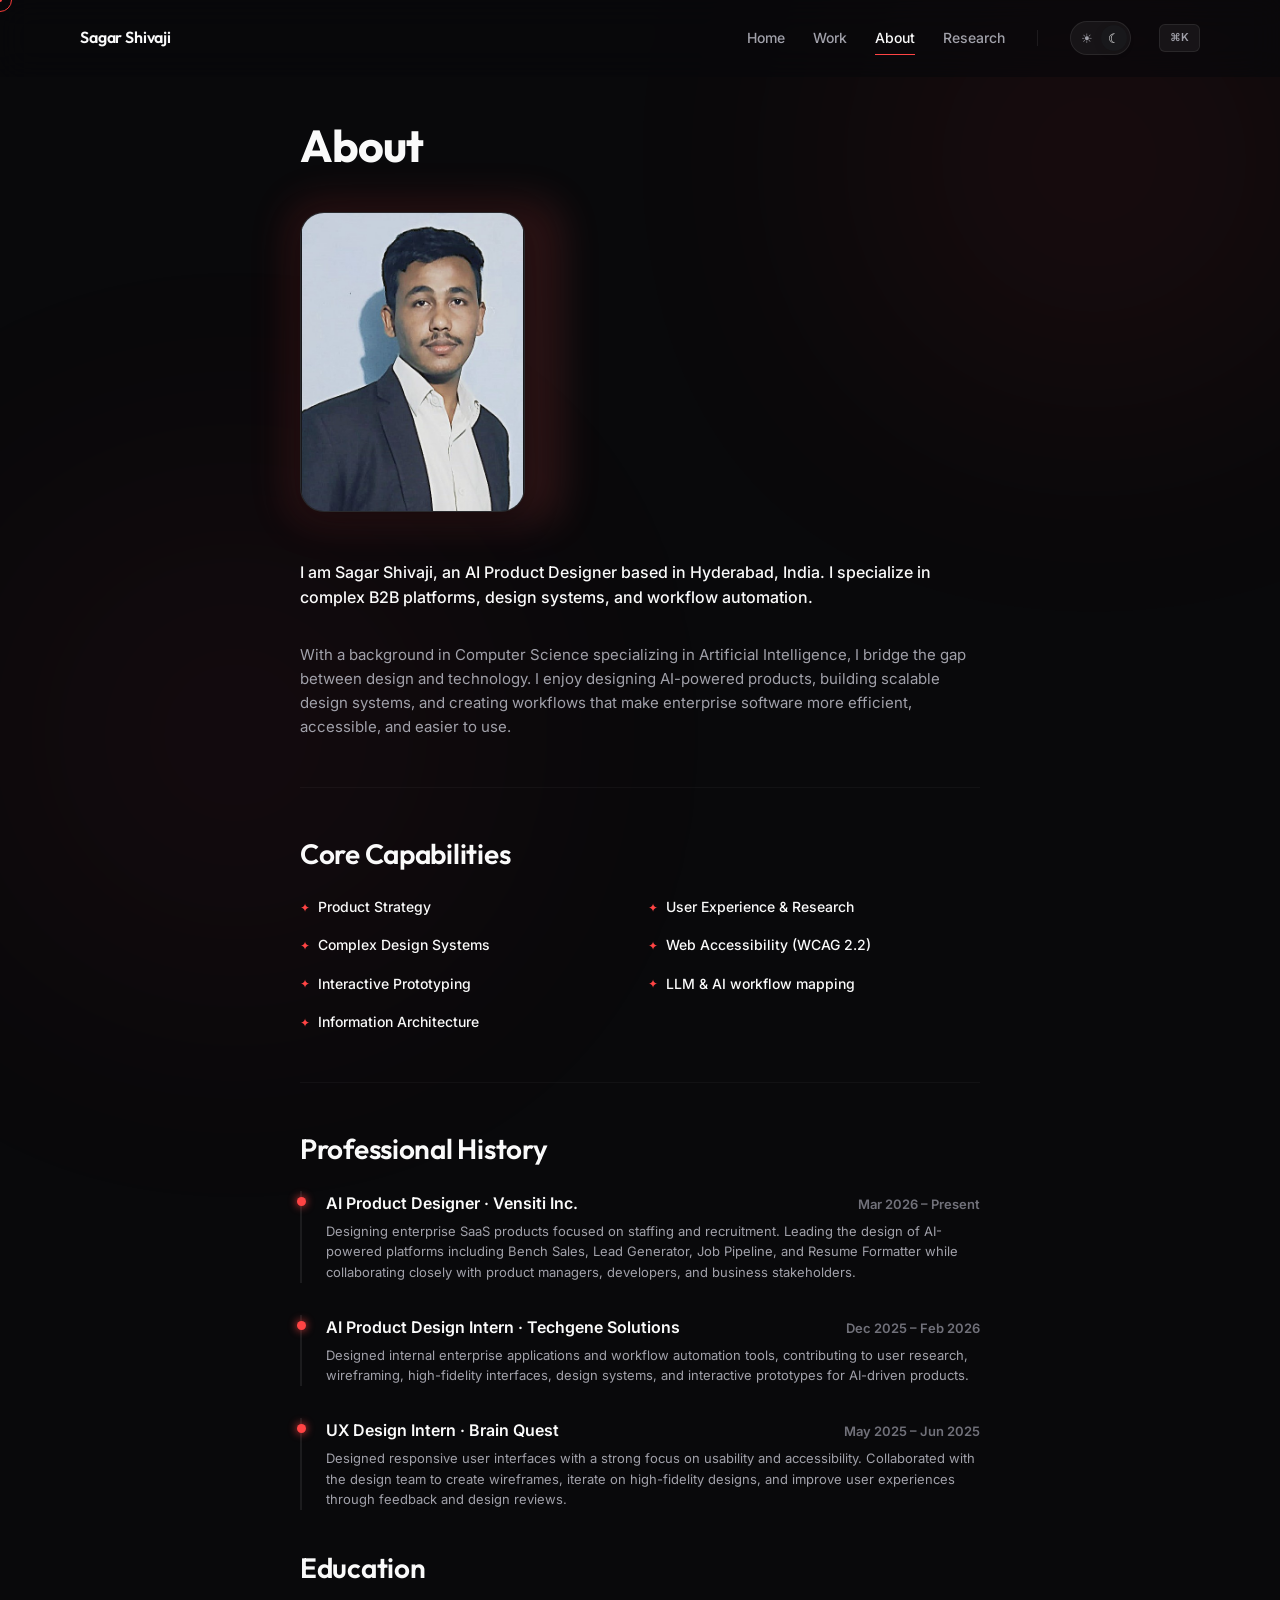
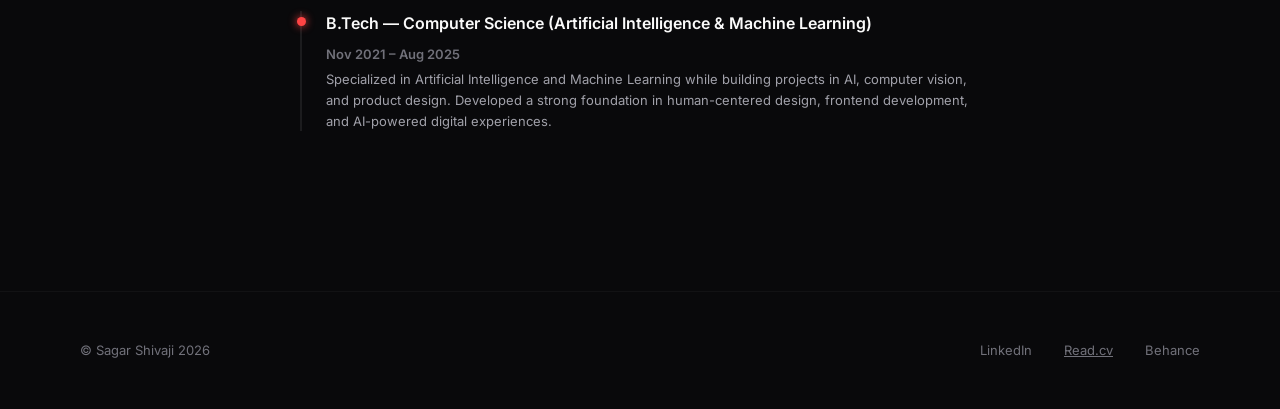
==== about.html @ c1903b0a "Update about.html" ====
<!DOCTYPE html>
<html lang="en" data-theme="dark">
<head>
  <meta charset="UTF-8">
  <meta name="viewport" content="width=device-width, initial-scale=1.0, viewport-fit=cover">
  <title>Sagar Shivaji · About</title>
  <link rel="preconnect" href="https://fonts.googleapis.com">
  <link rel="preconnect" href="https://fonts.gstatic.com" crossorigin>
  <link href="https://fonts.googleapis.com/css2?family=Outfit:wght@400;500;600;700&family=Inter:wght@400;500;600&display=swap" rel="stylesheet">
  <link rel="stylesheet" href="style.css">
</head>
<body>
  <!-- Custom Glow Backgrounds -->
  <div class="glow-bg glow-bg-1"></div>
  <div class="glow-bg glow-bg-2"></div>

  <!-- Custom Cursor -->
  <div class="custom-cursor" id="customCursor"></div>
  <div class="custom-cursor-dot" id="customCursorDot"></div>

  <!-- Reading Progress Bar -->
  <div class="reading-progress" id="progressBar"></div>

  <!-- Mobile Menu Overlay & Menu -->
  <div class="mobile-menu-overlay" id="mobileMenuOverlay" onclick="closeMobileMenu()"></div>
  <div class="mobile-menu" id="mobileMenu">
    <a href="index.html">Home</a>
    <a href="work.html">Work</a>
    <a href="about.html">About</a>
    <a href="research.html">Research</a>
    <div class="mobile-theme-section">
      <span class="small font-medium">Theme</span>
      <div class="theme-toggle" id="themeToggleMobile" title="Toggle theme">
        <button class="theme-toggle-btn" data-theme="light" aria-label="Light mode">☀</button>
        <button class="theme-toggle-btn active" data-theme="dark" aria-label="Dark mode">☾</button>
      </div>
    </div>
  </div>

  <!-- Command Palette (⌘K) -->
  <div class="command-overlay" id="commandOverlay">
    <div class="command-panel">
      <div class="command-search-wrapper">
        <input type="text" class="command-search" placeholder="Search pages, case studies, research..." id="commandInput" autocomplete="off" autofocus>
        <div class="command-esc">ESC</div>
      </div>
      <div class="command-results" id="commandResults">
        <div class="command-group-title">Pages</div>
        <div class="command-item" data-action="index.html">
          <span class="command-item-left">Home</span>
          <span class="command-shortcut">⌘H</span>
        </div>
        <div class="command-item" data-action="work.html">
          <span class="command-item-left">Work</span>
          <span class="command-shortcut">⌘W</span>
        </div>
        <div class="command-item" data-action="about.html">
          <span class="command-item-left">About</span>
          <span class="command-shortcut">⌘A</span>
        </div>
        <div class="command-item" data-action="research.html">
          <span class="command-item-left">Research</span>
          <span class="command-shortcut">⌘R</span>
        </div>

        <div class="command-group-title">Case Studies</div>
        <div class="command-item" data-action="work/job-pulse.html">
          <span class="command-item-left">Job Pulse Alert Dashboard</span>
          <span class="command-shortcut">1</span>
        </div>
        <div class="command-item" data-action="work/bench-sales.html">
          <span class="command-item-left">Bench Sales Platform</span>
          <span class="command-shortcut">2</span>
        </div>
        <div class="command-item" data-action="work/lead-generator.html">
          <span class="command-item-left">Lead Generator</span>
          <span class="command-shortcut">3</span>
        </div>
        <div class="command-item" data-action="work/laundry-app.html">
          <span class="command-item-left"> Laundry App</span>
          <span class="command-shortcut">4</span>
        </div>
      </div>
    </div>
  </div>

  <!-- Desktop Navigation Bar -->
  <nav class="nav" id="navbar">
    <div class="nav-inner">
      <div class="nav-logo" onclick="window.location.href='index.html'">
    
        <span class="logo-text">Sagar Shivaji</span>
      </div>
      <button class="mobile-menu-btn" onclick="toggleMobileMenu()" aria-label="Menu">
        <svg width="24" height="24" viewBox="0 0 24 24" fill="none" stroke="currentColor" stroke-width="2" stroke-linecap="round" stroke-linejoin="round">
          <line x1="3" y1="12" x2="21" y2="12"></line>
          <line x1="3" y1="6" x2="21" y2="6"></line>
          <line x1="3" y1="18" x2="21" y2="18"></line>
        </svg>
      </button>
      <div class="nav-links">
        <a href="index.html">Home</a>
        <a href="work.html">Work</a>
        <a href="about.html">About</a>
        <a href="research.html">Research</a>
        <div class="nav-divider"></div>
        <div class="theme-toggle" id="themeToggle" title="Toggle theme">
          <button class="theme-toggle-btn" data-theme="light" aria-label="Light mode">☀</button>
          <button class="theme-toggle-btn active" data-theme="dark" aria-label="Dark mode">☾</button>
        </div>
        <span class="command-badge" onclick="openCommand()" title="Open Command Palette (⌘K)">⌘K</span>
      </div>
    </div>
  </nav>

  <!-- ABOUT CONTENT -->
  <div class="page" id="page-about">
    <main class="container">
      <section class="page-section">
        <div class="reading-width">
          <h1 class="heading-1 reveal" style="margin-bottom:40px;">About</h1>
          <div class="portrait-container reveal" style="width:250px; height: 300px; margin-bottom:48px; ">
            <div class="portrait-glow"></div>
            <div class="portrait" style="width:90%; height: 100%; border-radius: 24px; overflow:hidden;">
              <img src="images/my image.jpg" alt="Sagar portrait">
            </div>
          </div>
          <p class="body-large reveal text-primary" style="margin-bottom:32px; font-weight:500;">I am Sagar Shivaji, an AI Product Designer based in Hyderabad, India. I specialize in complex B2B platforms, design systems, and workflow automation.</p>
          <p class="body-base reveal text-secondary" style="margin-bottom:24px;">With a background in Computer Science specializing in Artificial Intelligence, I bridge the gap between design and technology. I enjoy designing AI-powered products, building scalable design systems, and creating workflows that make enterprise software more efficient, accessible, and easier to use.</p>
          
          <div class="divider reveal"></div>
          
          <h2 class="heading-3 reveal font-semibold" style="margin-bottom:24px;">Core Capabilities</h2>
          <div class="reveal capabilities-grid" style="display:grid; grid-template-columns:1fr 1fr; gap:16px; margin-bottom:48px;">
            <div class="capability-item"><span class="bullet">✦</span> Product Strategy</div>
            <div class="capability-item"><span class="bullet">✦</span> User Experience & Research</div>
            <div class="capability-item"><span class="bullet">✦</span> Complex Design Systems</div>
            <div class="capability-item"><span class="bullet">✦</span> Web Accessibility (WCAG 2.2)</div>
            <div class="capability-item"><span class="bullet">✦</span> Interactive Prototyping</div>
            <div class="capability-item"><span class="bullet">✦</span> LLM & AI workflow mapping</div>
            <div class="capability-item"><span class="bullet">✦</span> Information Architecture</div>
          </div>
          
          <div class="divider reveal"></div>
          
          <h2 class="heading-3 reveal font-semibold" style="margin-bottom:24px;">Professional History</h2>
          <div class="timeline-item reveal" style="margin-bottom:32px;">
            <div class="timeline-header">
              <h4 class="font-semibold text-primary">AI Product Designer · Vensiti Inc.</h4>
              <span class="timeline-date small font-semibold">Mar 2026 – Present</span>
            </div>
            <p class="small text-secondary" style="margin-top: 4px;">Designing enterprise SaaS products focused on staffing and recruitment. Leading the design of AI-powered platforms including Bench Sales, Lead Generator, Job Pipeline, and Resume Formatter while collaborating closely with product managers, developers, and business stakeholders.</p>
          </div>
          <div class="timeline-item reveal" style="margin-bottom:32px;">
            <div class="timeline-header">
              <h4 class="font-semibold text-primary">AI Product Design Intern · Techgene Solutions</h4>
              <span class="timeline-date small font-semibold">Dec 2025 – Feb 2026</span>
            </div>
            <p class="small text-secondary" style="margin-top: 4px;">Designed internal enterprise applications and workflow automation tools, contributing to user research, wireframing, high-fidelity interfaces, design systems, and interactive prototypes for AI-driven products.</p>
          </div>
          <div class="timeline-item reveal">
            <div class="timeline-header">
              <h4 class="font-semibold text-primary">UX Design Intern · Brain Quest</h4>
              <span class="timeline-date small font-semibold">May 2025 – Jun 2025</span>
            </div>
            <p class="small text-secondary" style="margin-top: 4px;">Designed responsive user interfaces with a strong focus on usability and accessibility. Collaborated with the design team to create wireframes, iterate on high-fidelity designs, and improve user experiences through feedback and design reviews.</p>
          </div>

          <h2 class="heading-3 reveal font-semibold" style="margin-bottom:24px; margin-top: 40px;">Education</h2>
          <div class="timeline-item reveal">
            <div class="timeline-header">
              <h4 class="font-semibold text-primary">B.Tech — Computer Science (Artificial Intelligence & Machine Learning)</h4>
              <span class="timeline-date small font-semibold">Nov 2021 – Aug 2025</span>
            </div>
            <p class="small text-secondary" style="margin-top: 4px;">Specialized in Artificial Intelligence and Machine Learning while building projects in AI, computer vision, and product design. Developed a strong foundation in human-centered design, frontend development, and AI-powered digital experiences.</p>
          </div>
        </div>
      </section>
    </main>
    <footer class="footer">
      <div class="container footer-inner">
        <span class="small text-tertiary">© Sagar Shivaji 2026</span>
        <div class="footer-links">
          <a href="https://www.linkedin.com/in/sagar-shivaji-090904262/" class="small text-tertiary footer-link" target="_blank" rel="noopener">LinkedIn</a>
          <a href="https://drive.google.com/file/d/1m_gbMmPRWvP0SKZcH74uwNHciJffwXET/view?usp=sharing" class="small text-tertiary footer-lin" target="_blank" rel="noopener">Read.cv</a>
          <a href="https://www.behance.net/sagarshivaji" class="small text-tertiary footer-link" target="_blank" rel="noopener">Behance</a>
        </div>
      </div>
    </footer>
  </div>

  <script src="script.js"></script>
  <!-- Google tag (gtag.js) -->
<script async src="https://www.googletagmanager.com/gtag/js?id=G-1BDRFHDY8E"></script>
<script>
  window.dataLayer = window.dataLayer || [];
  function gtag(){dataLayer.push(arguments);}
  gtag('js', new Date());

  gtag('config', 'G-1BDRFHDY8E');
</script>
</body>
</html>
---- style.css ----
:root {
  /* Dark Theme Variables (Default) */
  --bg-primary: #09090b;
  --bg-secondary: #0c0c0e;
  --bg-surface: #18181b;
  --border: rgba(255, 255, 255, 0.08);
  --divider: rgba(255, 255, 255, 0.04);
  --text-primary: #fafafa;
  --text-secondary: #a1a1aa;
  --text-tertiary: #71717a;
  --accent: #FF4444;
  --accent-rgb: 255, 68, 68;
  --progress: #FF6262;
  --nav-bg: rgba(9, 9, 11, 0.65);
  --nav-bg-scrolled: rgba(9, 9, 11, 0.85);
  --card-bg: rgba(24, 24, 27, 0.55);
  --card-border: rgba(255, 255, 255, 0.06);
  --card-hover-border: rgba(255, 255, 255, 0.15);
  --card-hover-shadow: rgba(0, 0, 0, 0.3);
  --command-badge-bg: rgba(255, 255, 255, 0.05);
  --command-badge-text: #a1a1aa;
  --command-panel-bg: #18181b;
  --command-hover: rgba(255, 255, 255, 0.04);
  --command-shortcut-bg: rgba(255, 255, 255, 0.08);
  --overlay-bg: rgba(0, 0, 0, 0.7);
  --workflow-hover: rgba(255, 255, 255, 0.02);
  --step-icon-bg: rgba(255, 255, 255, 0.05);
  --step-icon-hover: rgba(255, 255, 255, 0.1);
  --btn-primary-bg: #fafafa;
  --btn-primary-text: #09090b;
  --btn-primary-hover: #e4e4e7;
  --btn-secondary-border: rgba(255, 255, 255, 0.12);
  --btn-secondary-hover: rgba(255, 255, 255, 0.04);
  --btn-ghost-hover: rgba(255, 255, 255, 0.04);
  --status-dot: #10b981;
  --ai-card-bg: rgba(39, 39, 42, 0.8);
  --ai-card-shadow: 0 8px 32px rgba(0, 0, 0, 0.4);
  --mobile-menu-bg: #0c0c0e;
  --transition-speed: 0.35s;
  --font-display: 'Outfit', sans-serif;
  --font-body: 'Inter', sans-serif;
}

[data-theme="light"] {
  /* Light Theme Variables */
  --bg-primary: #fafafa;
  --bg-secondary: #f4f4f5;
  --bg-surface: #ffffff;
  --border: rgba(9, 9, 11, 0.08);
  --divider: rgba(9, 9, 11, 0.04);
  --text-primary: #09090b;
  --text-secondary: #52525b;
  --text-tertiary: #a1a1aa;
  --accent: #FF4444;
  --accent-rgb: 255, 68, 68;
  --progress: #FF6262;
  --nav-bg: rgba(250, 250, 250, 0.65);
  --nav-bg-scrolled: rgba(250, 250, 250, 0.85);
  --card-bg: rgba(255, 255, 255, 0.65);
  --card-border: rgba(9, 9, 11, 0.06);
  --card-hover-border: rgba(9, 9, 11, 0.15);
  --card-hover-shadow: rgba(0, 0, 0, 0.04);
  --command-badge-bg: rgba(9, 9, 11, 0.05);
  --command-badge-text: #52525b;
  --command-panel-bg: #ffffff;
  --command-hover: rgba(9, 9, 11, 0.04);
  --command-shortcut-bg: rgba(9, 9, 11, 0.08);
  --overlay-bg: rgba(0, 0, 0, 0.4);
  --workflow-hover: rgba(9, 9, 11, 0.02);
  --step-icon-bg: rgba(9, 9, 11, 0.05);
  --step-icon-hover: rgba(9, 9, 11, 0.1);
  --btn-primary-bg: #09090b;
  --btn-primary-text: #fafafa;
  --btn-primary-hover: #27272a;
  --btn-secondary-border: rgba(9, 9, 11, 0.12);
  --btn-secondary-hover: rgba(9, 9, 11, 0.04);
  --btn-ghost-hover: rgba(9, 9, 11, 0.04);
  --status-dot: #059669;
  --ai-card-bg: rgba(255, 255, 255, 0.9);
  --ai-card-shadow: 0 8px 32px rgba(0, 0, 0, 0.06);
  --mobile-menu-bg: #fafafa;
}

* {
  margin: 0;
  padding: 0;
  box-sizing: border-box;
}

html {
  scroll-behavior: smooth;
  scrollbar-width: thin;
  scrollbar-color: var(--border) transparent;
}

body {
  background: var(--bg-primary);
  font-family: var(--font-body);
  color: var(--text-primary);
  line-height: 1.6;
  -webkit-font-smoothing: antialiased;
  -moz-osx-font-smoothing: grayscale;
  transition: background var(--transition-speed) ease, color var(--transition-speed) ease;
  overflow-x: hidden;
}

/* Custom Glow Orbs in Background */
.glow-bg {
  position: fixed;
  border-radius: 50%;
  filter: blur(140px);
  z-index: -10;
  opacity: 0.18;
  pointer-events: none;
  transition: all 1s ease;
}
.glow-bg-1 {
  top: -10%;
  right: -5%;
  width: 500px;
  height: 500px;
  background: radial-gradient(circle, var(--accent) 0%, transparent 80%);
}
.glow-bg-2 {
  bottom: -15%;
  left: -5%;
  width: 600px;
  height: 600px;
  background: radial-gradient(circle, rgba(244, 63, 94, 0.6) 0%, transparent 80%);
}

/* Custom Cursor styling */
.custom-cursor {
  width: 24px;
  height: 24px;
  border: 1px solid var(--accent);
  border-radius: 50%;
  position: fixed;
  transform: translate(-50%, -50%);
  pointer-events: none;
  z-index: 10000;
  transition: width 0.2s, height 0.2s, background-color 0.2s, border-color 0.2s;
  mix-blend-mode: difference;
}
.custom-cursor-dot {
  width: 4px;
  height: 4px;
  background-color: var(--accent);
  border-radius: 50%;
  position: fixed;
  transform: translate(-50%, -50%);
  pointer-events: none;
  z-index: 10001;
}
.custom-cursor.hover {
  width: 40px;
  height: 40px;
  background-color: rgba(var(--accent-rgb), 0.15);
  border-color: rgba(var(--accent-rgb), 0.8);
}

/* Reading Progress Bar */
.reading-progress {
  position: fixed;
  top: 0;
  left: 0;
  height: 3px;
  background: linear-gradient(90deg, var(--accent), var(--progress));
  z-index: 999;
  width: 0%;
  transition: width 80ms linear;
  box-shadow: 0 1px 10px rgba(var(--accent-rgb), 0.4);
}

/* Typography Helpers */
.display-xl {
  font-family: var(--font-display);
  font-size: clamp(36px, 5vw, 68px);
  font-weight: 700;
  line-height: 1.1;
  letter-spacing: -0.03em;
  color: var(--text-primary);
}
.display-lg {
  font-family: var(--font-display);
  font-size: clamp(32px, 4vw, 56px);
  line-height: 1.1;
  letter-spacing: -0.02em;
}
.heading-1 {
  font-family: var(--font-display);
  font-size: clamp(28px, 3.5vw, 48px);
  line-height: 1.15;
  letter-spacing: -0.02em;
}
.heading-2 {
  font-family: var(--font-display);
  font-size: clamp(24px, 3vw, 36px);
  line-height: 1.2;
  letter-spacing: -0.02em;
}
.heading-3 {
  font-family: var(--font-display);
  font-size: clamp(20px, 2.5vw, 28px);
  line-height: 1.3;
  letter-spacing: -0.01em;
}
.body-large {
  font-size: clamp(16px, 1.2vw, 18px);
  color: var(--text-secondary);
  font-weight: 400;
  line-height: 1.6;
}
.body-base {
  font-size: 15px;
  color: var(--text-secondary);
  font-weight: 400;
  line-height: 1.6;
}
.small {
  font-size: 13px;
  color: var(--text-tertiary);
}
.caption {
  font-size: 11px;
  font-weight: 600;
  text-transform: uppercase;
  letter-spacing: 0.1em;
}
.accent-text {
  color: var(--accent);
}
.text-primary {
  color: var(--text-primary) !important;
}
.text-secondary {
  color: var(--text-secondary) !important;
}
.text-tertiary {
  color: var(--text-tertiary) !important;
}
.font-semibold { font-weight: 600; }
.font-bold { font-weight: 700; }
.font-medium { font-weight: 500; }

/* Desktop Navigation Bar */
.nav {
  position: fixed;
  top: 0;
  left: 0;
  width: 100%;
  z-index: 100;
  backdrop-filter: blur(16px);
  background: var(--nav-bg);
  border-bottom: 1px solid transparent;
  transition: all 0.3s cubic-bezier(0.4, 0, 0.2, 1);
}
.nav.scrolled {
  background: var(--nav-bg-scrolled);
  border-bottom: 1px solid var(--border);
  box-shadow: 0 4px 30px rgba(0, 0, 0, 0.03);
}
.nav-inner {
  display: flex;
  align-items: center;
  justify-content: space-between;
  height: 76px;
  max-width: 1200px;
  margin: 0 auto;
  padding: 0 40px;
}
.nav-logo {
  display: flex;
  align-items: center;
  gap: 10px;
  cursor: pointer;
}
.logo-mark {
  background: linear-gradient(135deg, var(--accent), var(--progress));
  color: #fff;
  width: 32px;
  height: 32px;
  border-radius: 8px;
  display: flex;
  align-items: center;
  justify-content: center;
  font-weight: 700;
  font-size: 16px;
  font-family: var(--font-display);
}
.logo-text {
  font-weight: 600;
  font-size: 16px;
  letter-spacing: -0.01em;
  font-family: var(--font-display);
}
.nav-links {
  display: flex;
  align-items: center;
  gap: 28px;
}
.nav-links a {
  text-decoration: none;
  color: var(--text-secondary);
  font-weight: 500;
  font-size: 14px;
  transition: color 0.2s ease, opacity 0.2s ease;
  position: relative;
}
.nav-links a::after {
  content: '';
  position: absolute;
  bottom: -6px;
  left: 0;
  width: 0;
  height: 1.5px;
  background: var(--accent);
  transition: width 0.25s cubic-bezier(0.4, 0, 0.2, 1);
}
.nav-links a:hover::after,
.nav-links a.active::after {
  width: 100%;
}
.nav-links a:hover,
.nav-links a.active {
  color: var(--text-primary);
}
.nav-divider {
  width: 1px;
  height: 16px;
  background: var(--border);
  margin: 0 4px;
}

/* Theme Toggle Button */
.theme-toggle {
  background: var(--step-icon-bg);
  border: 1px solid var(--border);
  border-radius: 20px;
  padding: 3px;
  display: flex;
  gap: 1px;
  cursor: pointer;
  transition: all 0.25s ease;
}
.theme-toggle:hover {
  border-color: var(--card-hover-border);
}
.theme-toggle-btn {
  width: 26px;
  height: 26px;
  border-radius: 50%;
  display: flex;
  align-items: center;
  justify-content: center;
  border: none;
  background: transparent;
  cursor: pointer;
  color: var(--text-tertiary);
  transition: all 0.2s ease;
  font-size: 13px;
}
.theme-toggle-btn.active {
  background: var(--bg-surface);
  color: var(--text-primary);
  box-shadow: 0 2px 8px rgba(0, 0, 0, 0.1);
}

/* Command Badge Link */
.command-badge {
  background: var(--command-badge-bg);
  border: 1px solid var(--border);
  color: var(--command-badge-text);
  padding: 4px 10px;
  border-radius: 6px;
  font-size: 11px;
  font-weight: 600;
  cursor: pointer;
  font-family: var(--font-body);
  transition: all 0.25s ease;
}
.command-badge:hover {
  background: var(--border);
  border-color: var(--card-hover-border);
  color: var(--text-primary);
  transform: translateY(-1px);
}

/* Mobile Nav Menu Button & Dropdown */
.mobile-menu-btn {
  display: none;
  background: none;
  border: none;
  color: var(--text-primary);
  cursor: pointer;
  padding: 4px;
}
.mobile-menu-overlay {
  display: none;
  position: fixed;
  inset: 0;
  background: var(--overlay-bg);
  z-index: 1000;
  backdrop-filter: blur(8px);
  animation: fadeIn 0.3s ease;
}
.mobile-menu {
  display: none;
  position: fixed;
  top: 76px;
  left: 0;
  right: 0;
  background: var(--mobile-menu-bg);
  border-bottom: 1px solid var(--border);
  z-index: 1001;
  padding: 24px;
  flex-direction: column;
  gap: 8px;
  box-shadow: 0 10px 30px rgba(0,0,0,0.15);
  animation: slideDown 0.3s cubic-bezier(0.4, 0, 0.2, 1);
}
.mobile-menu a {
  padding: 12px 16px;
  text-decoration: none;
  color: var(--text-secondary);
  font-weight: 600;
  font-size: 16px;
  border-radius: 8px;
  transition: all 0.2s;
}
.mobile-menu a:hover,
.mobile-menu a.active {
  background: var(--btn-ghost-hover);
  color: var(--text-primary);
  padding-left: 20px;
}
.mobile-theme-section {
  display: flex;
  justify-content: space-between;
  align-items: center;
  padding: 12px 16px;
  border-top: 1px solid var(--divider);
  margin-top: 8px;
}
.mobile-menu.active {
  display: flex;
}

.mobile-menu-overlay.active {
  display: block;
}
/* Button primitive style */
.btn {
  display: inline-flex;
  align-items: center;
  justify-content: center;
  border-radius: 8px;
  font-weight: 500;
  text-decoration: none;
  font-size: 14px;
  transition: all 0.2s cubic-bezier(0.4, 0, 0.2, 1);
  cursor: pointer;
  border: 1px solid transparent;
}
.btn-primary {
  background: var(--btn-primary-bg);
  color: var(--btn-primary-text);
}
.btn-primary:hover {
  background: var(--btn-primary-hover);
  transform: translateY(-2px);
  box-shadow: 0 4px 20px rgba(var(--accent-rgb), 0.1);
}
.btn-secondary {
  background: transparent;
  color: var(--text-primary);
  border: 1px solid var(--btn-secondary-border);
}
.btn-secondary:hover {
  background: var(--btn-secondary-hover);
  border-color: var(--card-hover-border);
  transform: translateY(-2px);
}
.btn-ghost {
  background: transparent;
  color: var(--text-primary);
  padding: 8px 16px;
}
.btn-ghost:hover {
  background: var(--btn-ghost-hover);
  border-radius: 8px;
}
.btn-large {
  height: 48px;
  padding: 0 24px;
  font-size: 15px;
}

/* Containers and Layout Grids */
.container {
  max-width: 1200px;
  margin: 0 auto;
  padding: 0 40px;
}
.reading-width {
  max-width: 680px;
  margin: 0 auto;
}
.project-container {
  max-width: 1100px;
  margin: 0 auto;
  padding: 0 40px;
}

/* Hero Section */
.hero-section {
  padding: 180px 0 100px;
}
.hero-grid {
  display: grid;
  grid-template-columns: 1fr 340px;
  gap: 80px;
  align-items: center;
}
.availability {
  display: inline-flex;
  align-items: center;
  gap: 8px;
  background: var(--card-bg);
  border: 1px solid var(--border);
  padding: 6px 12px;
  border-radius: 20px;
  margin-bottom: 28px;
}
.status-dot {
  width: 7px;
  height: 7px;
  border-radius: 50%;
  background: var(--status-dot);
  box-shadow: 0 0 10px var(--status-dot);
  animation: pulse 2.2s infinite;
}
.bullet-divider {
  color: var(--text-tertiary);
  font-size: 12px;
}
.portrait-container {
  position: relative;
  width: 100%;
}
.portrait-glow {
  position: absolute;
  inset: -12px;
  background: linear-gradient(135deg, var(--accent), var(--progress));
  border-radius: 28px;
  filter: blur(20px);
  opacity: 0.15;
  z-index: 1;
}
.portrait {
  width: 100%;
  aspect-ratio: 3/4;
  background: var(--bg-surface);
  border: 1px solid var(--border);
  border-radius: 24px;
  overflow: hidden;
  position: relative;
  z-index: 2;
  box-shadow: var(--ai-card-shadow);
}
.portrait img {
  width: 100%;
  height: 100%;
  object-fit: contain;
  display: block;
}

/* Dividers */
.section-divider {
  width: 100%;
  height: 1px;
  background: var(--divider);
  margin: 60px 0;
}
.divider {
  width: 100%;
  height: 1px;
  background: var(--divider);
  margin: 48px 0;
}

/* Cards & Selected Work Elements */
.case-card {
  display: grid;
  grid-template-columns: 1.1fr 0.9fr;
  gap: 40px;
  background: var(--card-bg);
  border: 1px solid var(--card-border);
  border-radius: 24px;
  padding: 44px;
  margin-bottom: 40px;
  align-items: center;
  cursor: pointer;
  backdrop-filter: blur(12px);
  transition: all 0.4s cubic-bezier(0.25, 0.46, 0.45, 0.94);
  box-shadow: 0 1px 3px rgba(0, 0, 0, 0.02);
}
.case-card:hover {
  border-color: var(--card-hover-border);
  transform: translateY(-4px);
  box-shadow: 0 12px 30px var(--card-hover-shadow);
}
.case-meta {
  display: flex;
  gap: 10px;
  flex-wrap: wrap;
  margin: 20px 0 24px;
}
.meta-tag {
  font-size: 12px;
  font-weight: 500;
  color: var(--text-secondary);
  background: var(--step-icon-bg);
  border: 1px solid var(--border);
  padding: 4px 10px;
  border-radius: 6px;
}
.card-cta {
  display: inline-flex;
  align-items: center;
  gap: 6px;
  font-weight: 600;
  font-size: 14px;
  color: var(--text-primary);
  text-decoration: none;
  transition: gap 0.2s ease, color 0.2s ease;
}
.card-cta .arrow {
  transition: transform 0.2s ease;
  font-size: 16px;
}
.case-card:hover .card-cta {
  color: var(--accent);
}
.case-card:hover .card-cta .arrow {
  transform: translateX(4px);
}
.case-image-wrapper {
  border-radius: 16px;
  overflow: hidden;
  border: 1px solid var(--border);
  aspect-ratio: 4/3;
  width: 100%;
}
.case-image {
  width: 100%;
  height: 100%;
  background: var(--bg-surface);
  transition: transform 0.6s cubic-bezier(0.25, 0.46, 0.45, 0.94);
}
.case-image img {
  width: 100%;
  height: 100%;
  object-fit: cover;
  display: block;
}
.case-card:hover .case-image {
  transform: scale(1.03);
}

/* Philosophy Section Grids */
.philosophy-grid {
  display: grid;
  grid-template-columns: 1.2fr 0.8fr;
  gap: 80px;
  align-items: center;
}
.metrics-container {
  display: flex;
  flex-direction: column;
  gap: 20px;
}
.metric-card {
  background: var(--card-bg);
  border: 1px solid var(--card-border);
  border-radius: 16px;
  padding: 24px 32px;
  backdrop-filter: blur(8px);
}
.metric-value-row {
  display: flex;
  align-items: baseline;
  margin-bottom: 4px;
}
.insight-stat {
  font-family: var(--font-display);
  font-size: clamp(38px, 4vw, 52px);
  line-height: 1;
  color: var(--text-primary);
  letter-spacing: -0.02em;
}

/* AI Design Workflow Steps */
.ai-workflow-container {
  background: var(--card-bg);
  border: 1px solid var(--card-border);
  border-radius: 24px;
  padding: 16px;
  backdrop-filter: blur(12px);
}
.workflow-step {
  display: flex;
  gap: 20px;
  align-items: center;
  padding: 18px 24px;
  border-radius: 12px;
  transition: all 0.3s cubic-bezier(0.25, 0.46, 0.45, 0.94);
  cursor: pointer;
  border: 1px solid transparent;
}
.workflow-step:hover {
  background: var(--workflow-hover);
  border-color: var(--border);
}
.step-icon {
  width: 36px;
  height: 36px;
  background: var(--step-icon-bg);
  border: 1px solid var(--border);
  border-radius: 10px;
  display: flex;
  align-items: center;
  justify-content: center;
  font-weight: 600;
  font-size: 14px;
  font-family: var(--font-display);
  color: var(--text-primary);
  flex-shrink: 0;
  transition: all 0.3s ease;
}
.workflow-step:hover .step-icon {
  background: var(--accent);
  color: #fff;
  border-color: var(--accent);
  box-shadow: 0 0 15px rgba(var(--accent-rgb), 0.4);
}
.step-content {
  flex: 1;
}
.step-content strong {
  display: block;
  font-size: 15px;
  color: var(--text-primary);
  font-weight: 600;
  margin-bottom: 2px;
}

/* AI Details Expanding Card */
.ai-detail-card {
  background: var(--ai-card-bg);
  border: 1px solid var(--border);

  border-radius: 16px;
  padding: 28px;
  margin: 10px 24px 20px;
  display: none;
  opacity: 0;
  transform: translateY(-8px);
  transition: all 0.4s cubic-bezier(0.25, 0.46, 0.45, 0.94);
  box-shadow: var(--ai-card-shadow);
}
.ai-detail-card.active {
  display: block;
  opacity: 1;
  transform: translateY(0);
}
.ai-detail-icon {
  font-size: 28px;
  margin-bottom: 12px;
}
.ai-detail-card h4 {
  font-size: 18px;
  font-weight: 600;
  margin-bottom: 8px;
  font-family: var(--font-display);
}
.ai-detail-card p {
  font-size: 14px;
  color: var(--text-secondary);
  line-height: 1.6;
  margin-bottom: 16px;
}
.ai-detail-meta {
  display: flex;
  gap: 20px;
  font-size: 12px;
  color: var(--text-tertiary);
  flex-wrap: wrap;
}
.ai-progress-dots {
  display: flex;
  gap: 6px;
  margin-top: 18px;
}
.ai-progress-dot {
  width: 6px;
  height: 6px;
  border-radius: 50%;
  background: var(--border);
}
.ai-progress-dot.filled {
  background: var(--accent);
  width: 24px;
  border-radius: 3px;
}

/* General Page Section Styling */
.page-section {
  padding: 120px 0 60px;
}

/* About Page Specific Items */
.capabilities-grid {
  grid-template-columns: 1fr 1fr;
  gap: 16px;
}
.capability-item {
  font-size: 14px;
  color: var(--text-primary);
  font-weight: 500;
  display: flex;
  align-items: center;
  gap: 8px;
}
.capability-item .bullet {
  color: var(--accent);
  font-size: 12px;
}
.timeline-item {
  border-left: 2px solid var(--border);
  padding-left: 24px;
  position: relative;
}
.timeline-item::before {
  content: '';
  position: absolute;
  left: -5.5px;
  top: 6px;
  width: 9px;
  height: 9px;
  border-radius: 50%;
  background: var(--accent);
  box-shadow: 0 0 8px var(--accent);
}
.timeline-header {
  display: flex;
  justify-content: space-between;
  align-items: baseline;
  flex-wrap: wrap;
  gap: 8px;
}
.timeline-date {
  color: var(--text-tertiary);
}

/* Research Page Specific Items */
.research-card {
  background: var(--card-bg);
  border: 1px solid var(--card-border);
  border-radius: 20px;
  padding: 36px;
  margin-bottom: 24px;
  backdrop-filter: blur(8px);
  transition: all 0.3s ease;
}
.research-card:hover {
  border-color: var(--card-hover-border);
  transform: translateX(6px);
}
.research-stats-grid {
  display: grid;
  grid-template-columns: 1fr 1fr;
  gap: 24px;
}
.research-stat-card {
  background: var(--card-bg);
  border: 1px solid var(--card-border);
  border-radius: 16px;
  padding: 24px;
  backdrop-filter: blur(8px);
}

/* Scroll reveal helper class */
.reveal {
  opacity: 0;
  transform: translateY(28px);
  transition: opacity 0.8s cubic-bezier(0.16, 1, 0.3, 1), transform 0.8s cubic-bezier(0.16, 1, 0.3, 1);
}
.reveal.visible {
  opacity: 1;
  transform: translateY(0);
}

/* Case Study details pages layouts */
.project-hero-image-wrapper {
  width: 100%;
  aspect-ratio: 21/9;
  border-radius: 24px;
  overflow: hidden;
  border: 1px solid var(--border);
  margin: 40px 0 60px;
  box-shadow: var(--ai-card-shadow);
}
.project-hero-img {
  width: 100%;
  height: 100%;
  object-fit: cover;
  display: block;
}
.project-info-bar {
  display: grid;
  grid-template-columns: repeat(auto-fit, minmax(180px, 1fr));
  gap: 32px;
  padding: 32px 0;
  border-top: 1px solid var(--divider);
  border-bottom: 1px solid var(--divider);
  margin: 40px 0;
}
.project-info-item {
  display: flex;
  flex-direction: column;
  gap: 6px;
}
.project-info-item strong {
  font-size: 15px;
  font-weight: 600;
}
.project-layout {
  display: grid;
  grid-template-columns: 200px 1fr;
  gap: 80px;
  align-items: start;
}
.sticky-nav {
  position: sticky;
  top: 110px;
  display: flex;
  flex-direction: column;
  gap: 4px;
}
.sticky-nav a {
  display: block;
  padding: 8px 16px;
  color: var(--text-tertiary);
  text-decoration: none;
  font-size: 13px;
  font-weight: 600;
  border-left: 2px solid transparent;
  transition: all 0.25s ease;
  text-transform: uppercase;
  letter-spacing: 0.05em;
}
.sticky-nav a:hover,
.sticky-nav a.active {
  color: var(--text-primary);
  border-left-color: var(--accent);
  padding-left: 20px;
}
.project-content-block {
  display: flex;
  flex-direction: column;
  gap: 80px;
}
.project-content-section {
  scroll-margin-top: 120px;
}
.project-section-grid {
  display: grid;
  grid-template-columns: 1.2fr 0.8fr;
  gap: 48px;
  align-items: center;
  margin-top: 20px;
}
.project-list {
  padding-left: 20px;
  margin: 20px 0;
  color: var(--text-secondary);
}
.project-list li {
  margin-bottom: 12px;
  font-size: 15px;
}
.project-sidebar-stat {
  background: var(--card-bg);
  border: 1px solid var(--card-border);
  border-radius: 16px;
  padding: 32px;
  text-align: center;
  backdrop-filter: blur(8px);
}
.metric-result-card {
  background: var(--card-bg);
  border: 1px solid var(--card-border);
  border-radius: 16px;
  padding: 32px;
  backdrop-filter: blur(8px);
}

/* Command Palette overlay details */
.command-overlay {
  position: fixed;
  inset: 0;
  background: var(--overlay-bg);
  z-index: 10000;
  display: none;
  align-items: flex-start;
  justify-content: center;
  padding-top: 140px;
  backdrop-filter: blur(10px);
  animation: fadeIn 0.2s ease;
}
.command-overlay.active {
  display: flex;
}
.command-panel {
  background: var(--command-panel-bg);
  border-radius: 20px;
  border: 1px solid var(--border);
  width: 580px;
  max-width: 90vw;
  overflow: hidden;
  box-shadow: 0 20px 50px rgba(0, 0, 0, 0.4);
  animation: scaleUp 0.25s cubic-bezier(0.16, 1, 0.3, 1);
}
.command-search-wrapper {
  position: relative;
  display: flex;
  align-items: center;
}
.command-search {
  width: 100%;
  padding: 22px 28px;
  border: none;
  font-size: 16px;
  font-family: var(--font-body);
  border-bottom: 1px solid var(--divider);
  outline: none;
  background: transparent;
  color: var(--text-primary);
}
.command-search::placeholder {
  color: var(--text-tertiary);
}
.command-esc {
  position: absolute;
  right: 28px;
  font-size: 10px;
  font-weight: 700;
  background: var(--command-shortcut-bg);
  color: var(--text-tertiary);
  padding: 4px 8px;
  border-radius: 4px;
  border: 1px solid var(--border);
}
.command-results {
  max-height: 380px;
  overflow-y: auto;
  padding: 12px;
}
.command-group-title {
  font-size: 11px;
  font-weight: 600;
  color: var(--text-tertiary);
  padding: 8px 16px 4px;
  text-transform: uppercase;
  letter-spacing: 0.05em;
}
.command-item {
  padding: 12px 16px;
  border-radius: 8px;
  cursor: pointer;
  display: flex;
  align-items: center;
  justify-content: space-between;
  color: var(--text-secondary);
  transition: all 0.15s ease;
  font-size: 14px;
  font-weight: 500;
}
.command-item:hover,
.command-item.active {
  background: var(--command-hover);
  color: var(--text-primary);
  padding-left: 20px;
}
.command-shortcut {
  font-size: 11px;
  font-weight: 600;
  color: var(--text-tertiary);
  background: var(--command-shortcut-bg);
  padding: 3px 6px;
  border-radius: 4px;
  border: 1px solid var(--border);
}

/* Footer layout */
.footer {
  border-top: 1px solid var(--divider);
  padding: 48px 0;
  margin-top: 100px;
}
.footer-inner {
  display: flex;
  justify-content: space-between;
  align-items: center;
  flex-wrap: wrap;
  gap: 16px;
}
.footer-links {
  display: flex;
  gap: 32px;
}
.footer-link {
  text-decoration: none;
  transition: color 0.2s ease;
}
.footer-link:hover {
  color: var(--text-primary);
}

/* Page fade-in transition on load */
.page {
  display: block;
  animation: pageFadeIn 0.4s cubic-bezier(0.16, 1, 0.3, 1);
}

/* Animation Keyframes */
@keyframes fadeIn {
  from { opacity: 0; }
  to { opacity: 1; }
}
@keyframes pageFadeIn {
  from { opacity: 0; transform: translateY(10px); }
  to { opacity: 1; transform: translateY(0); }
}
@keyframes slideDown {
  from { opacity: 0; transform: translateY(-16px); }
  to { opacity: 1; transform: translateY(0); }
}
@keyframes scaleUp {
  from { opacity: 0; transform: scale(0.97) translateY(8px); }
  to { opacity: 1; transform: scale(1) translateY(0); }
}
@keyframes pulse {
  0% { transform: scale(0.9); opacity: 0.55; }
  50% { transform: scale(1.1); opacity: 1; }
  100% { transform: scale(0.9); opacity: 0.55; }
}

/* Responsive Media Queries */
@media (max-width: 1024px) {
  .container,
  .nav-inner,
  .project-container {
    padding: 0 28px;
  }
  .hero-grid {
    grid-template-columns: 1fr;
    gap: 48px;
    text-align: center;
  }
  .hero-intro {
    display: flex;
    flex-direction: column;
    align-items: center;
  }
  .portrait-container {
    max-width: 320px;
    margin: 0 auto;
  }
  .case-card {
    grid-template-columns: 1fr;
    gap: 28px;
    padding: 32px;
  }
  .philosophy-grid {
    grid-template-columns: 1fr;
    gap: 40px;
  }
  .project-layout {
    grid-template-columns: 1fr;
    gap: 32px;
  }
  .sticky-nav {
    position: static;
    flex-direction: row;
    gap: 16px;
    overflow-x: auto;
    padding-bottom: 8px;
    border-bottom: 1px solid var(--border);
  }
  .sticky-nav a {
    border-left: none;
    border-bottom: 2px solid transparent;
    padding: 8px 12px;
    white-space: nowrap;
  }
  .sticky-nav a:hover,
  .sticky-nav a.active {
    border-left-color: transparent;
    border-bottom-color: var(--accent);
    padding-left: 12px;
  }
  .project-section-grid {
    grid-template-columns: 1fr;
    gap: 28px;
  }
  .project-sidebar-stat {
    max-width: 320px;
  }
}

@media (max-width: 768px) {
  .nav-links {
    display: none;
  }
  .mobile-menu-btn {
    display: block;
  }
  .hero-section {
    padding: 130px 0 60px;
  }
  .page-section {
    padding: 80px 0 40px;
  }
  .capabilities-grid {
    grid-template-columns: 1fr;
  }
  .timeline-header {
    flex-direction: column;
    gap: 2px;
  }
  .research-stats-grid {
    grid-template-columns: 1fr;
    gap: 16px;
  }
  .footer {
    padding: 36px 0;
    margin-top: 60px;
  }
  .footer-inner {
    flex-direction: column;
    align-items: center;
    text-align: center;
  }
  .footer-links {
    gap: 20px;
  }
  .ai-detail-card {
    margin: 8px 0 16px;
    padding: 20px;
  }
}

@media (max-width: 480px) {
  .container,
  .nav-inner,
  .project-container {
    padding: 0 18px;
  }
  .display-xl {
    font-size: 32px;
  }
  .case-card {
    padding: 20px;
  }
  .btn {
    width: 100%;
  }
}
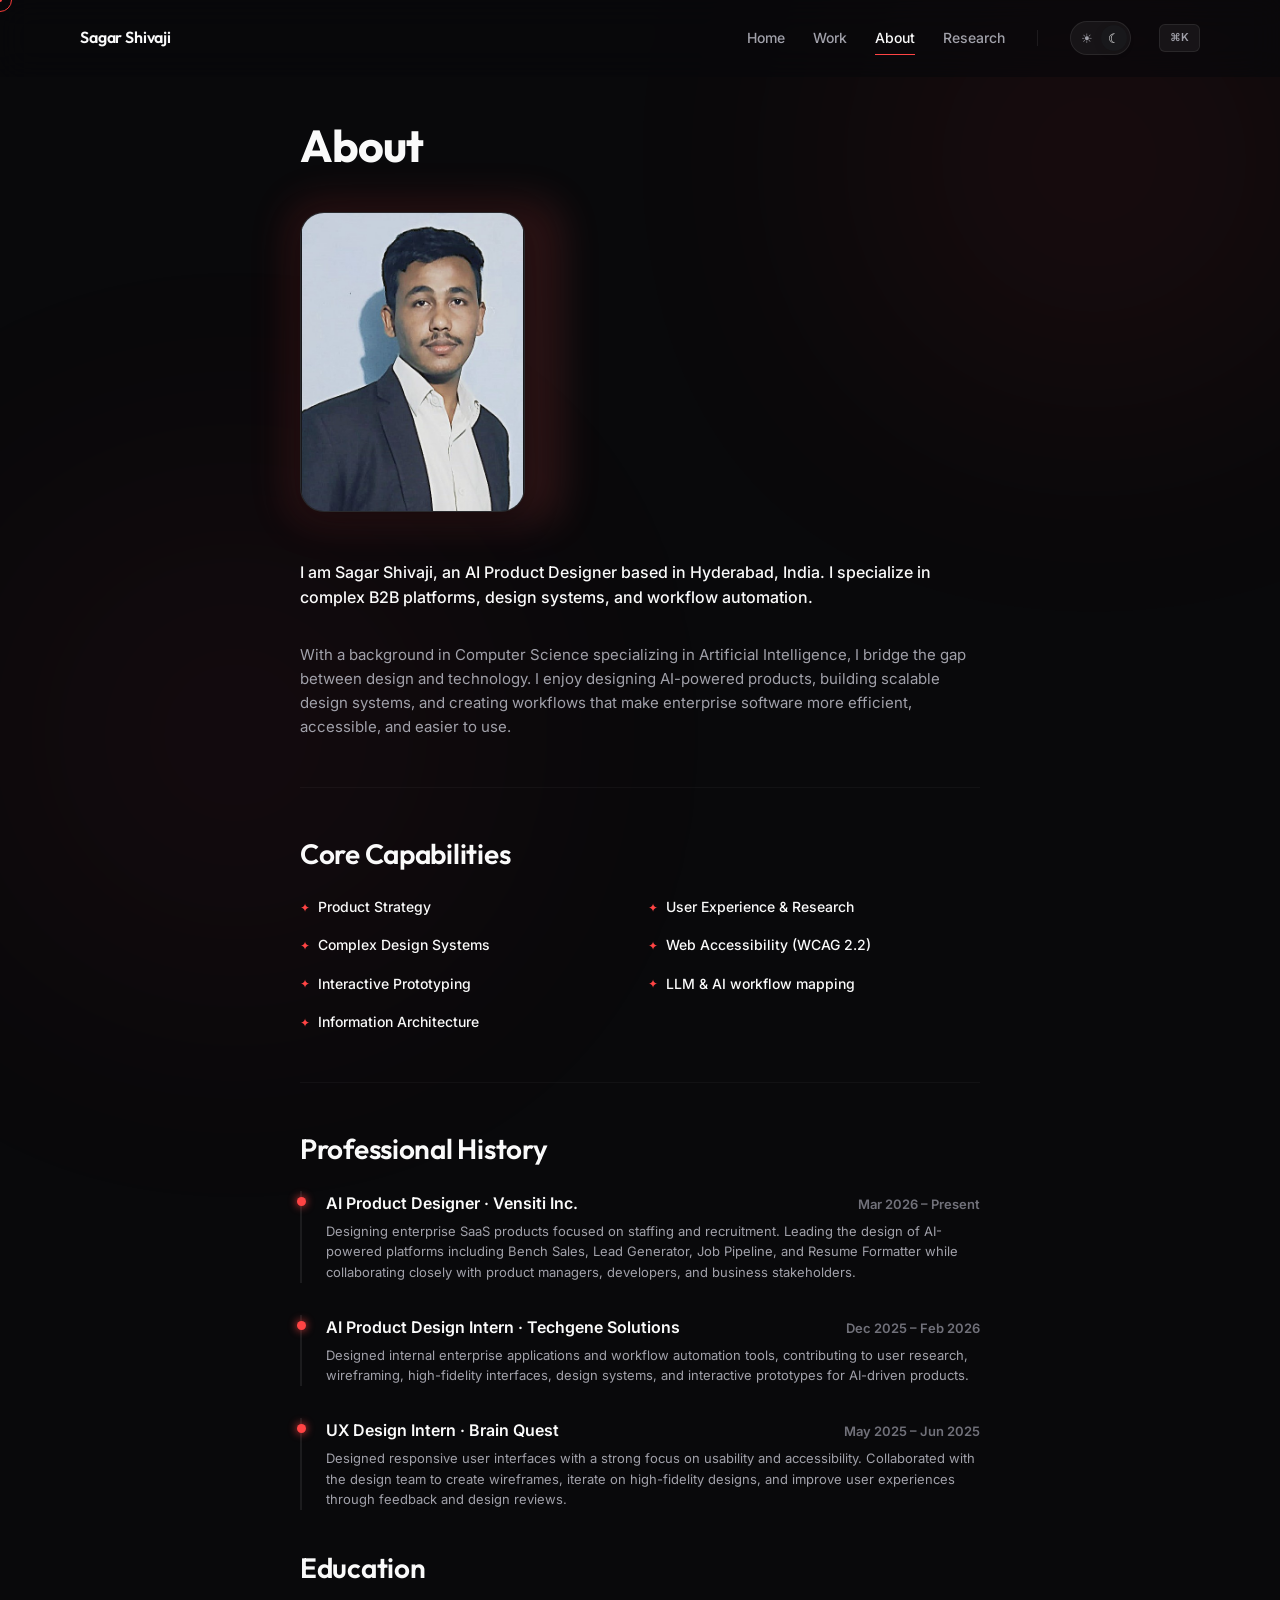
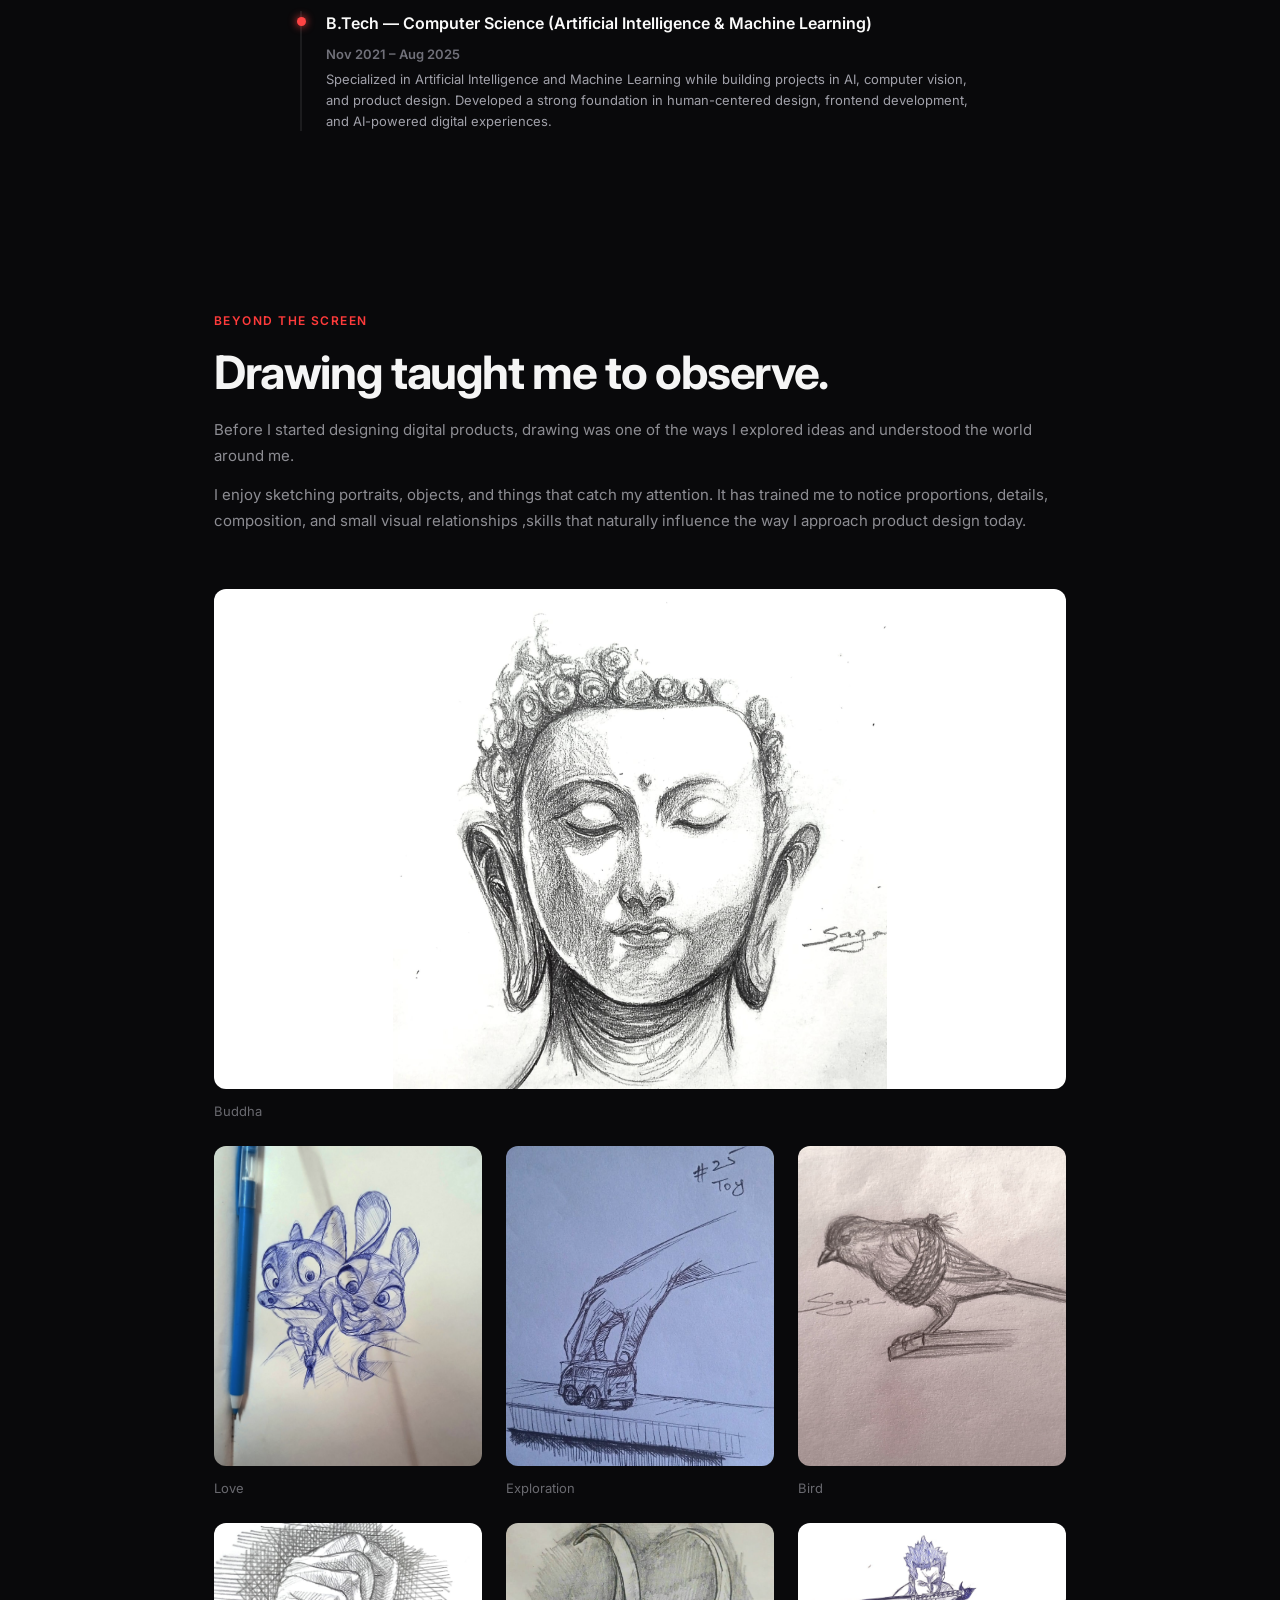
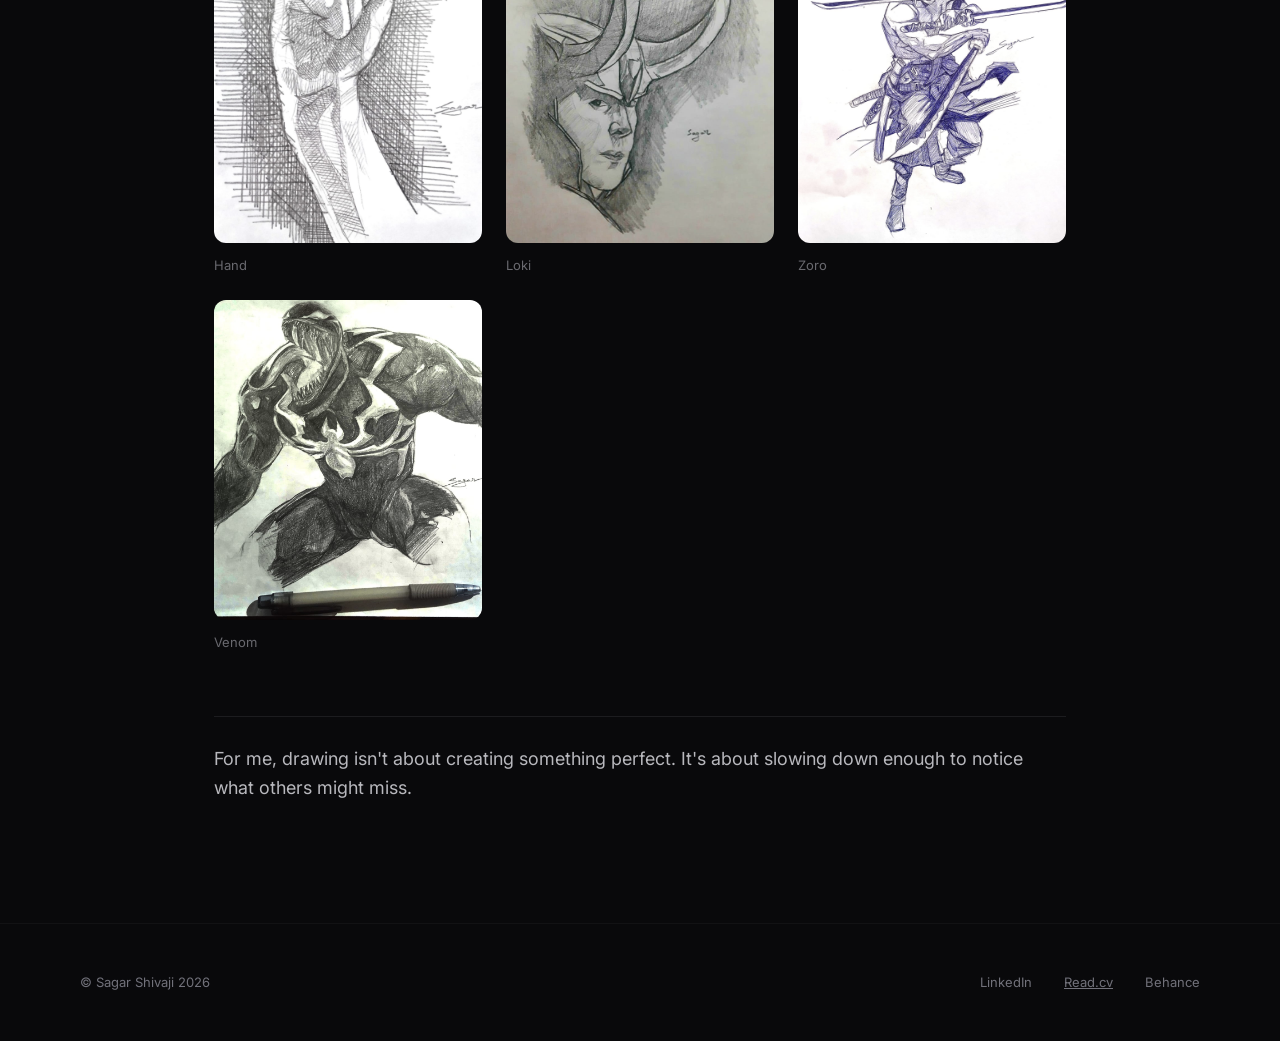
==== commit 7188d8fa: "added sketches" ====
--- a/about.html
+++ b/about.html
@@ -176,6 +176,71 @@
           </div>
         </div>
       </section>
+      <section class="sketchbook-section">
+       <div class="sketchbook-header">
+    <span class="section-label">BEYOND THE SCREEN</span>
+
+    <h2>Drawing taught me to observe.</h2>
+
+    <p>
+      Before I started designing digital products, drawing was one of the ways I explored ideas and understood the world around me.
+    </p>
+
+    <p>
+      I enjoy sketching portraits, objects, and things that catch my attention. It has trained me to notice proportions, details,
+      composition, and small visual relationships ,skills that naturally influence the way I approach product design today.
+    </p>
+  </div>
+
+  <div class="sketch-grid">
+
+    <!-- Featured drawing -->
+    <figure class="sketch sketch-featured">
+      <img src="Sketches/Buddha.jpeg" alt="Portrait drawing by Sagar Shivaji">
+      <figcaption>Buddha</figcaption>
+    </figure>
+
+    <figure class="sketch">
+      <img src="Sketches/love.jpeg" alt="Observational sketch by Sagar Shivaji">
+      <figcaption>Love</figcaption>
+    </figure>
+
+    <figure class="sketch">
+      <img src="Sketches/toy.jpeg" alt="Concept sketch by Sagar Shivaji">
+      <figcaption>Exploration</figcaption>
+    </figure>
+
+    <figure class="sketch">
+      <img src="Sketches/bird.jpeg" alt="Sketchbook drawing by Sagar Shivaji">
+      <figcaption>Bird</figcaption>
+    </figure>
+
+    <figure class="sketch">
+      <img src="Sketches/Hand.jpeg" alt="Detailed pencil artwork by Sagar Shivaji">
+      <figcaption>Hand</figcaption>
+    </figure>
+    <figure class="sketch">
+      <img src="Sketches/loki.jpeg" alt="Detailed pencil artwork by Sagar Shivaji">
+      <figcaption>Loki</figcaption>
+    </figure>
+    <figure class="sketch">
+      <img src="Sketches/zoro.jpeg" alt="Detailed pencil artwork by Sagar Shivaji">
+      <figcaption>Zoro</figcaption>
+    </figure>
+    <figure class="sketch">
+      <img src="Sketches/venom.jpeg" alt="Detailed pencil artwork by Sagar Shivaji">
+      <figcaption>Venom</figcaption>
+    </figure>
+
+  </div>
+
+  <div class="sketchbook-footer">
+    <p>
+      For me, drawing isn't about creating something perfect.
+      It's about slowing down enough to notice what others might miss.
+    </p>
+  </div>
+</section>
     </main>
     <footer class="footer">
       <div class="container footer-inner">
--- a/style.css
+++ b/style.css
@@ -1278,3 +1278,194 @@
     width: 100%;
   }
 }
+.nda-notice {
+  max-width: 760px;
+  padding: 28px;
+  margin: 40px 0;
+
+  background: var(--accent);
+  border: 1px solid #e5e5e5;
+  border-radius: 16px;
+
+  font-family: Inter, sans-serif;
+}
+
+.nda-label {
+  display: inline-flex;
+  align-items: center;
+  gap: 8px;
+
+  margin-bottom: 20px;
+  padding: 6px 10px;
+
+  background: --accent;
+  border-radius: 6px;
+
+  font-size: 12px;
+  font-weight: 600;
+  text-transform: uppercase;
+  letter-spacing: 0.08em;
+}
+
+.nda-icon {
+  font-size: 12px;
+}
+
+.nda-notice h3 {
+  margin: 0 0 12px;
+
+  font-size: 22px;
+  font-weight: 600;
+  color: #111111;
+}
+
+.nda-notice p {
+  margin: 0 0 12px;
+
+  font-size: 15px;
+  line-height: 1.7;
+  color: #ffffff;
+}
+
+.nda-notice p:last-child {
+  margin-bottom: 0;
+}
+.sketchbook-section {
+  max-width: 900px;
+  margin: 120px auto;
+  padding: 0 24px;
+}
+
+.sketchbook-header {
+  max-width: 900px;
+  margin-bottom: 56px;
+}
+
+.section-label {
+  display: block;
+  margin-bottom: 16px;
+
+  font-size: 12px;
+  font-weight: 600;
+  letter-spacing: 0.12em;
+
+  color: #ff3b3b;
+}
+
+.sketchbook-header h2 {
+  margin: 0 0 20px;
+
+  font-size: clamp(30px, 4vw, 46px);
+  line-height: 1.1;
+  letter-spacing: -0.03em;
+
+  color: #f5f5f5;
+}
+
+.sketchbook-header p {
+  width: 100%;
+  margin: 0 0 14px;
+
+  font-size: 15px;
+  line-height: 1.7;
+
+  color: #8d8d93;
+}
+
+
+/* Gallery */
+
+.sketch-grid {
+  display: grid;
+  grid-template-columns: repeat(3, 1fr);
+  gap: 24px;
+}
+
+.sketch {
+  margin: 0;
+}
+
+.sketch-featured {
+  grid-column: 1 / -1;
+}
+
+.sketch img {
+  width: 100%;
+  height: 320px;
+
+  display: block;
+  object-fit: cover;
+
+  border-radius: 12px;
+  background: #111;
+
+  filter: grayscale(15%);
+
+  transition:
+    transform 0.35s ease,
+    filter 0.35s ease;
+}
+
+.sketch-featured img {
+  background: #ffffff;
+  object-fit: contain;
+  object-position: center;
+  height: 500px;
+}
+
+.sketch:hover img {
+  transform: scale(1.01);
+  filter: grayscale(0%);
+}
+
+.sketch figcaption {
+  margin-top: 12px;
+
+  font-size: 13px;
+  color: #69696f;
+}
+
+
+/* Ending quote */
+
+.sketchbook-footer {
+  max-width: 900px;
+
+  margin-top: 64px;
+  padding-top: 28px;
+
+  border-top: 1px solid #1c1c1f;
+}
+
+.sketchbook-footer p {
+  margin: 0;
+
+  font-size: 18px;
+  line-height: 1.6;
+
+  color: #b8b8bd;
+}
+
+
+/* Mobile */
+
+@media (max-width: 700px) {
+
+  .sketchbook-section {
+    margin: 80px auto;
+  }
+
+  .sketch-grid {
+    grid-template-columns: 1fr;
+  }
+
+  .sketch-featured {
+    grid-column: auto;
+  }
+
+  .sketch img,
+  .sketch-featured img {
+    height: auto;
+    aspect-ratio: 4 / 5;
+  }
+}
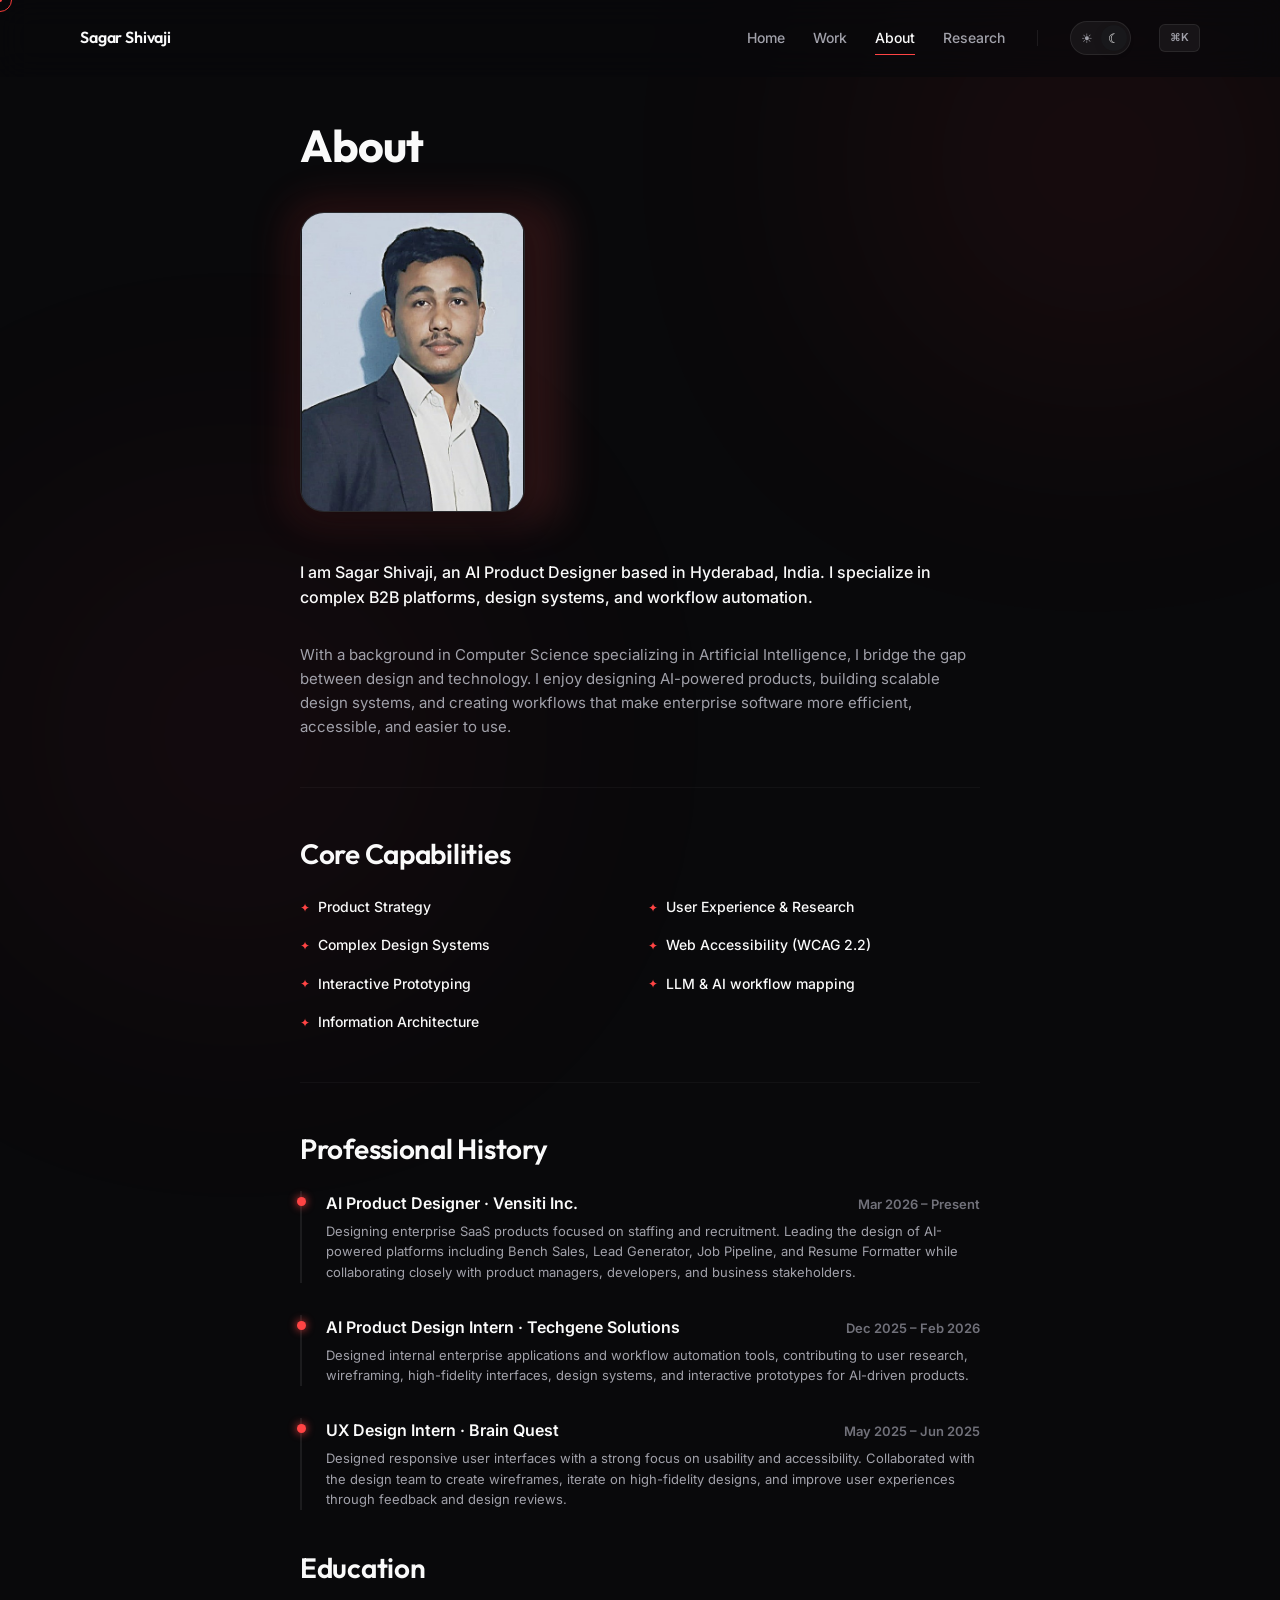
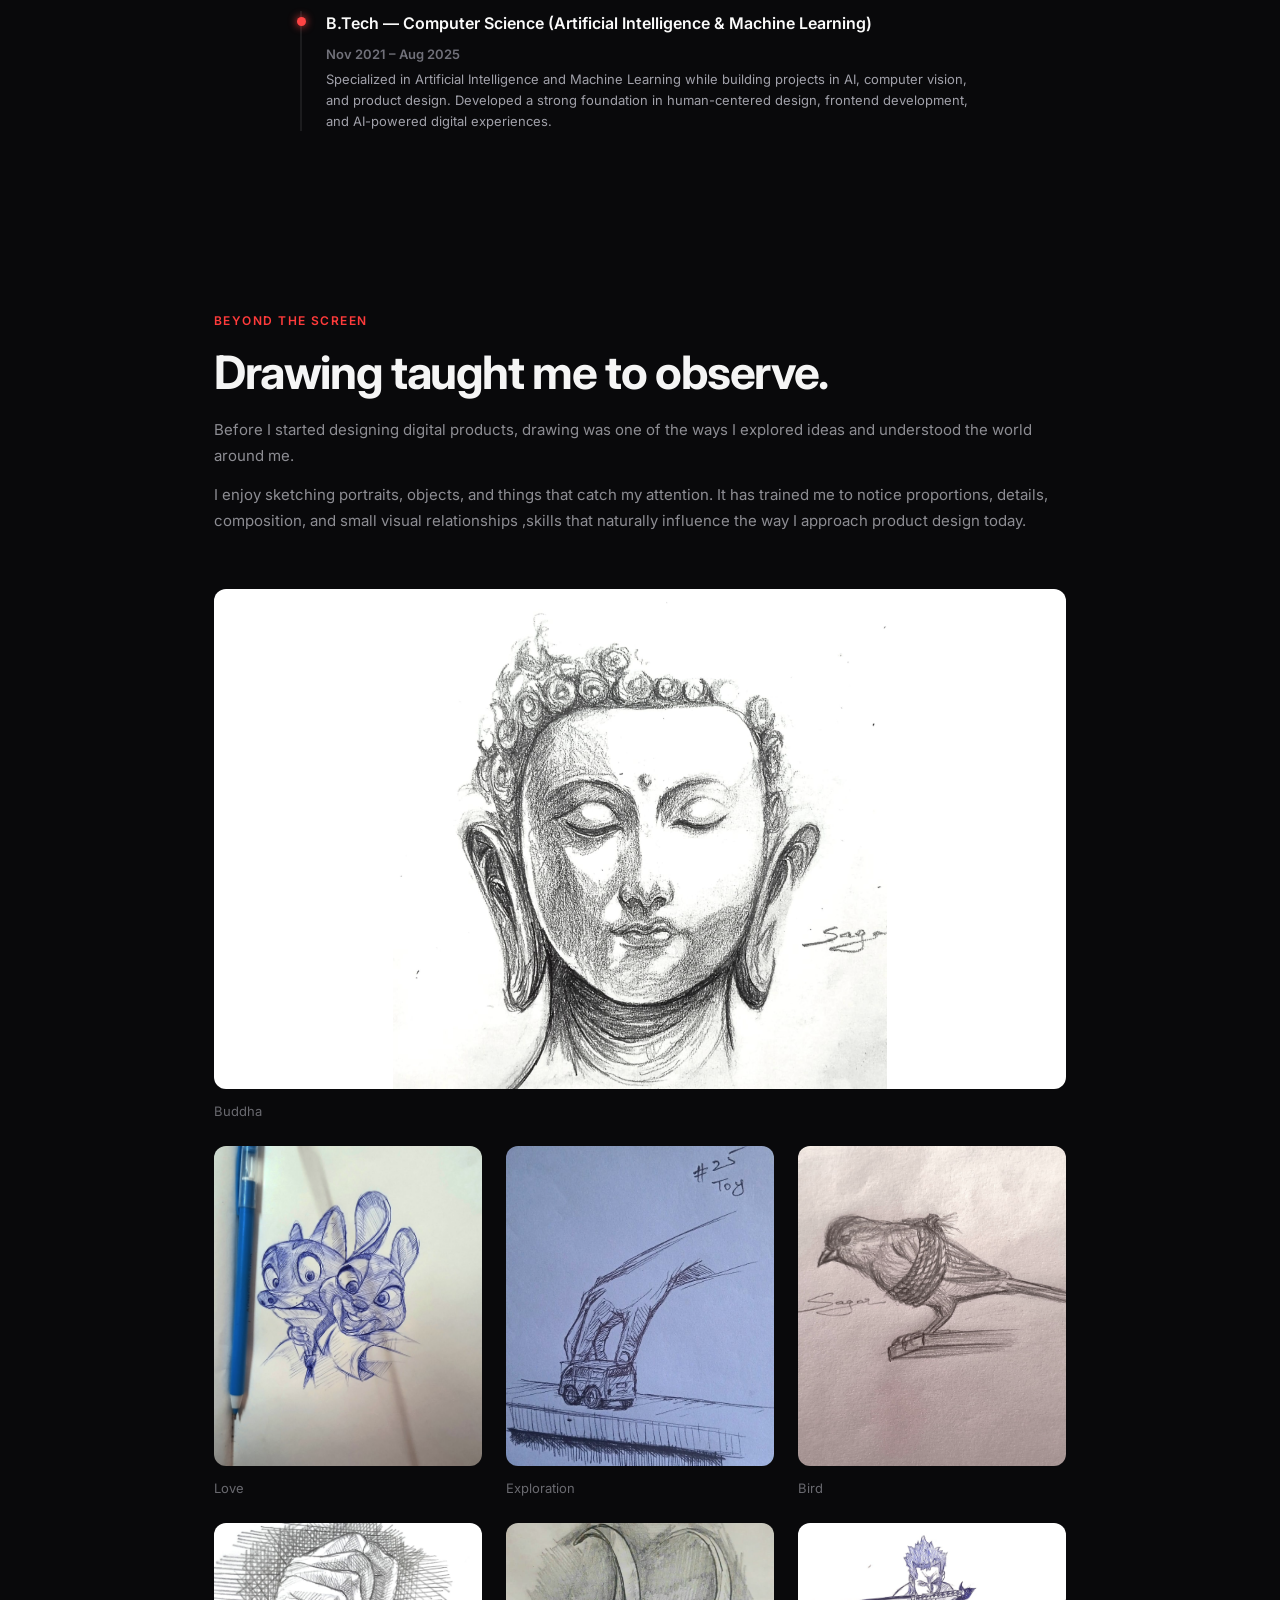
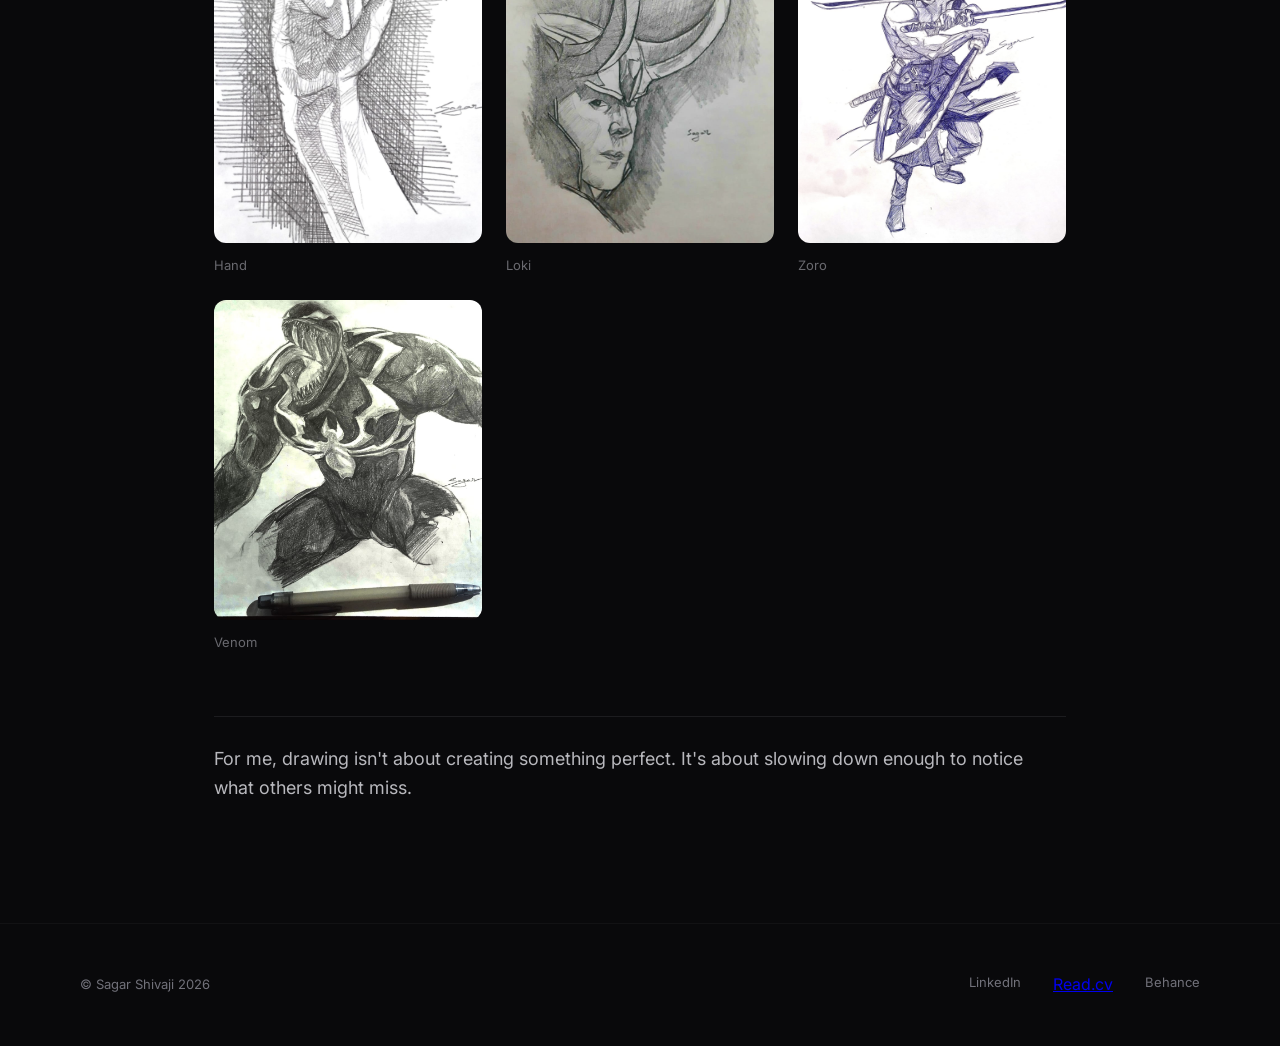
==== commit 5894a505: "added resume link" ====
--- a/about.html
+++ b/about.html
@@ -176,7 +176,7 @@
           </div>
         </div>
       </section>
-      <section class="sketchbook-section">
+      <section class="sketchbook-section" >
        <div class="sketchbook-header">
     <span class="section-label">BEYOND THE SCREEN</span>
 
@@ -247,7 +247,7 @@
         <span class="small text-tertiary">© Sagar Shivaji 2026</span>
         <div class="footer-links">
           <a href="https://www.linkedin.com/in/sagar-shivaji-090904262/" class="small text-tertiary footer-link" target="_blank" rel="noopener">LinkedIn</a>
-          <a href="https://drive.google.com/file/d/1m_gbMmPRWvP0SKZcH74uwNHciJffwXET/view?usp=sharing" class="small text-tertiary footer-lin" target="_blank" rel="noopener">Read.cv</a>
+          <a href="https://drive.google.com/file/d/1omRwBxiVvXAOk9VDr32E-N42kdvG65BI/viewclass="small text-tertiary footer-lin" target="_blank" rel="noopener">Read.cv</a>
           <a href="https://www.behance.net/sagarshivaji" class="small text-tertiary footer-link" target="_blank" rel="noopener">Behance</a>
         </div>
       </div>
--- a/style.css
+++ b/style.css
@@ -1262,11 +1262,11 @@
   }
 }
 
-@media (max-width: 480px) {
+@media (max-width: 390px) {
   .container,
   .nav-inner,
   .project-container {
-    padding: 0 18px;
+    padding: 18px 18px;
   }
   .display-xl {
     font-size: 32px;
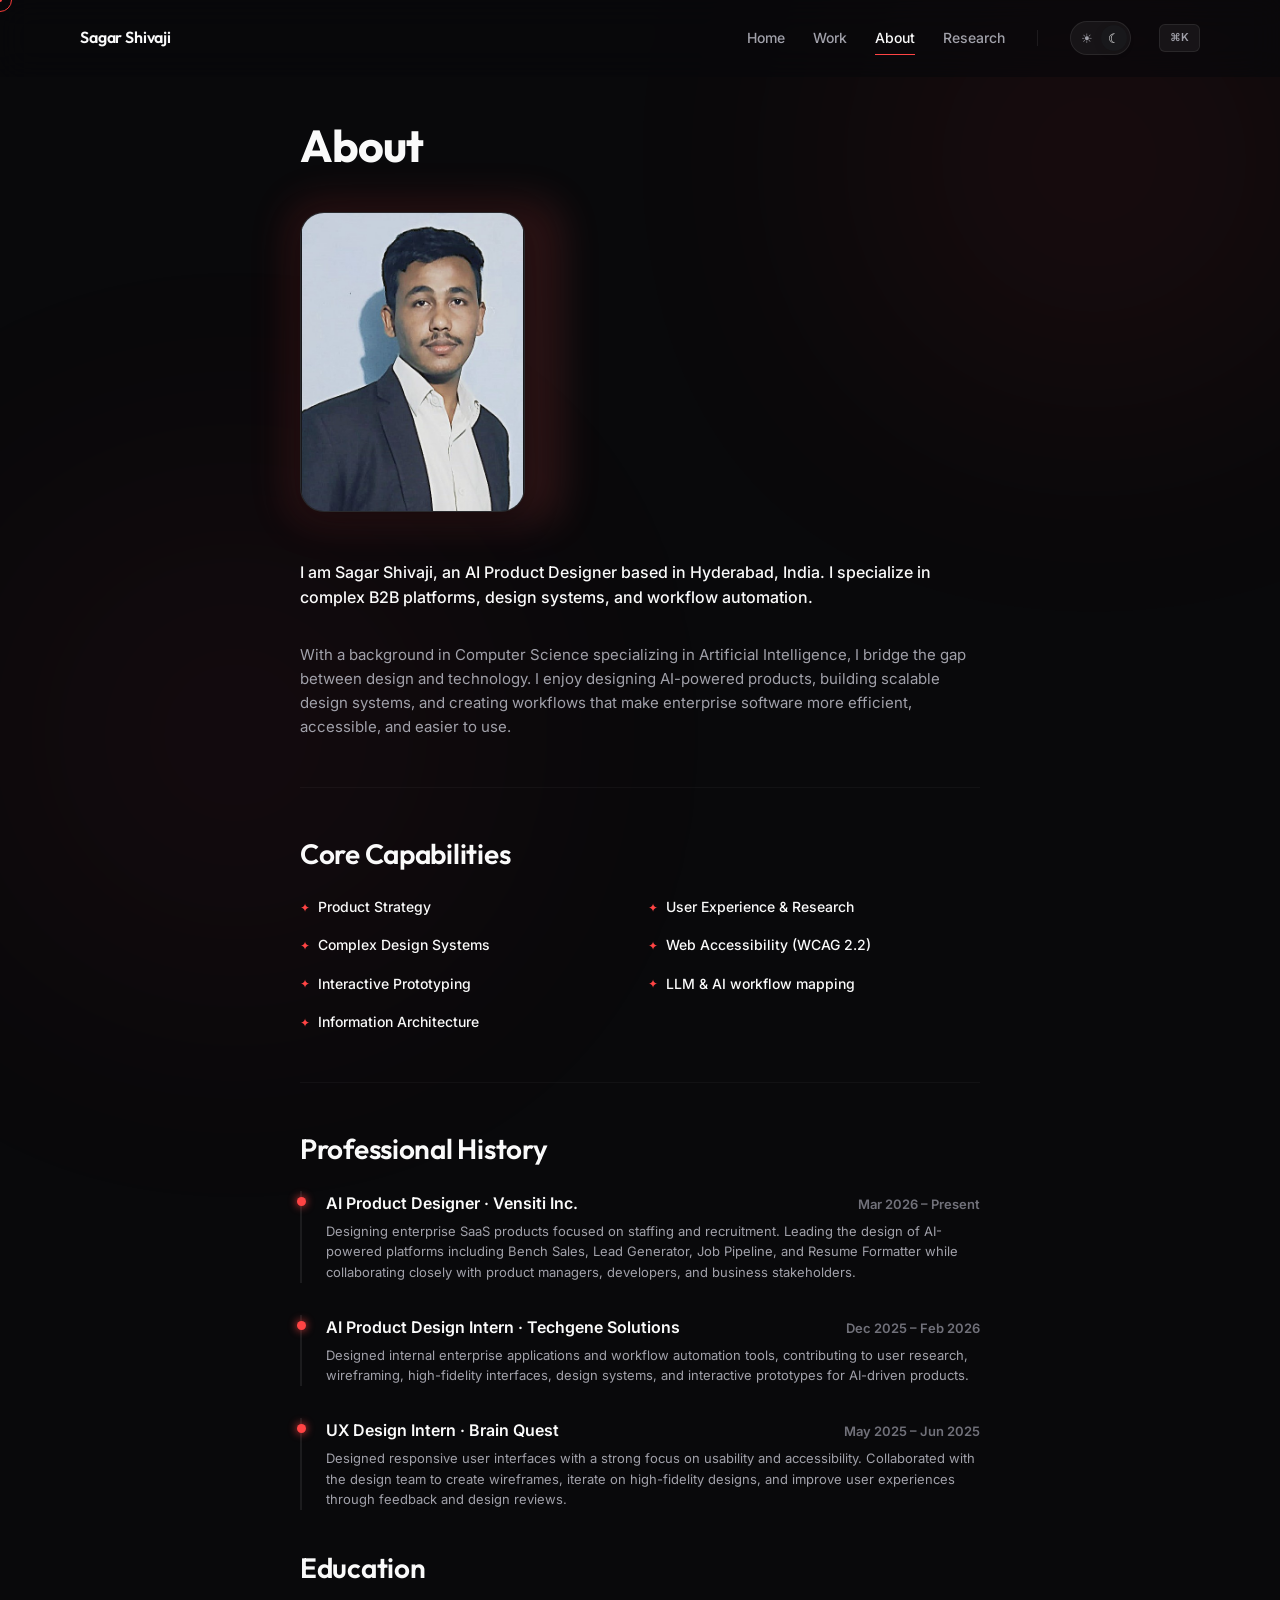
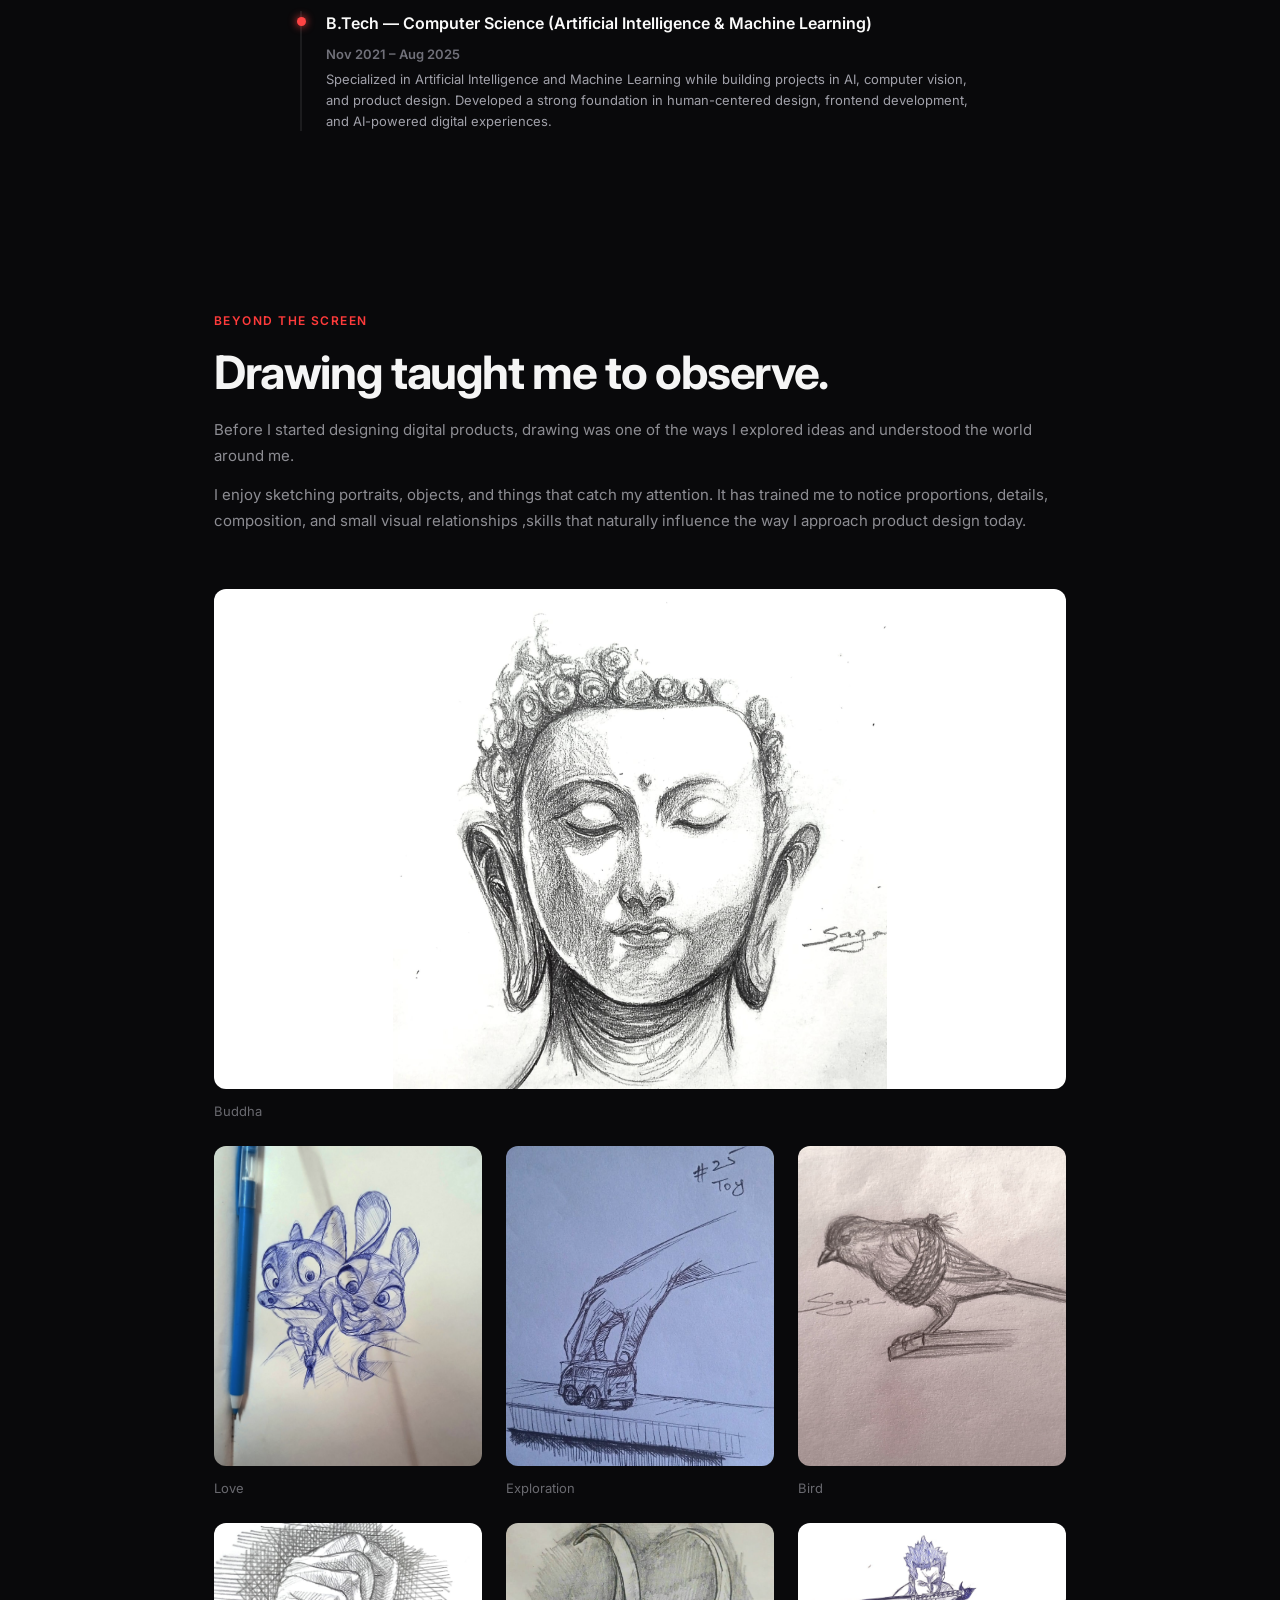
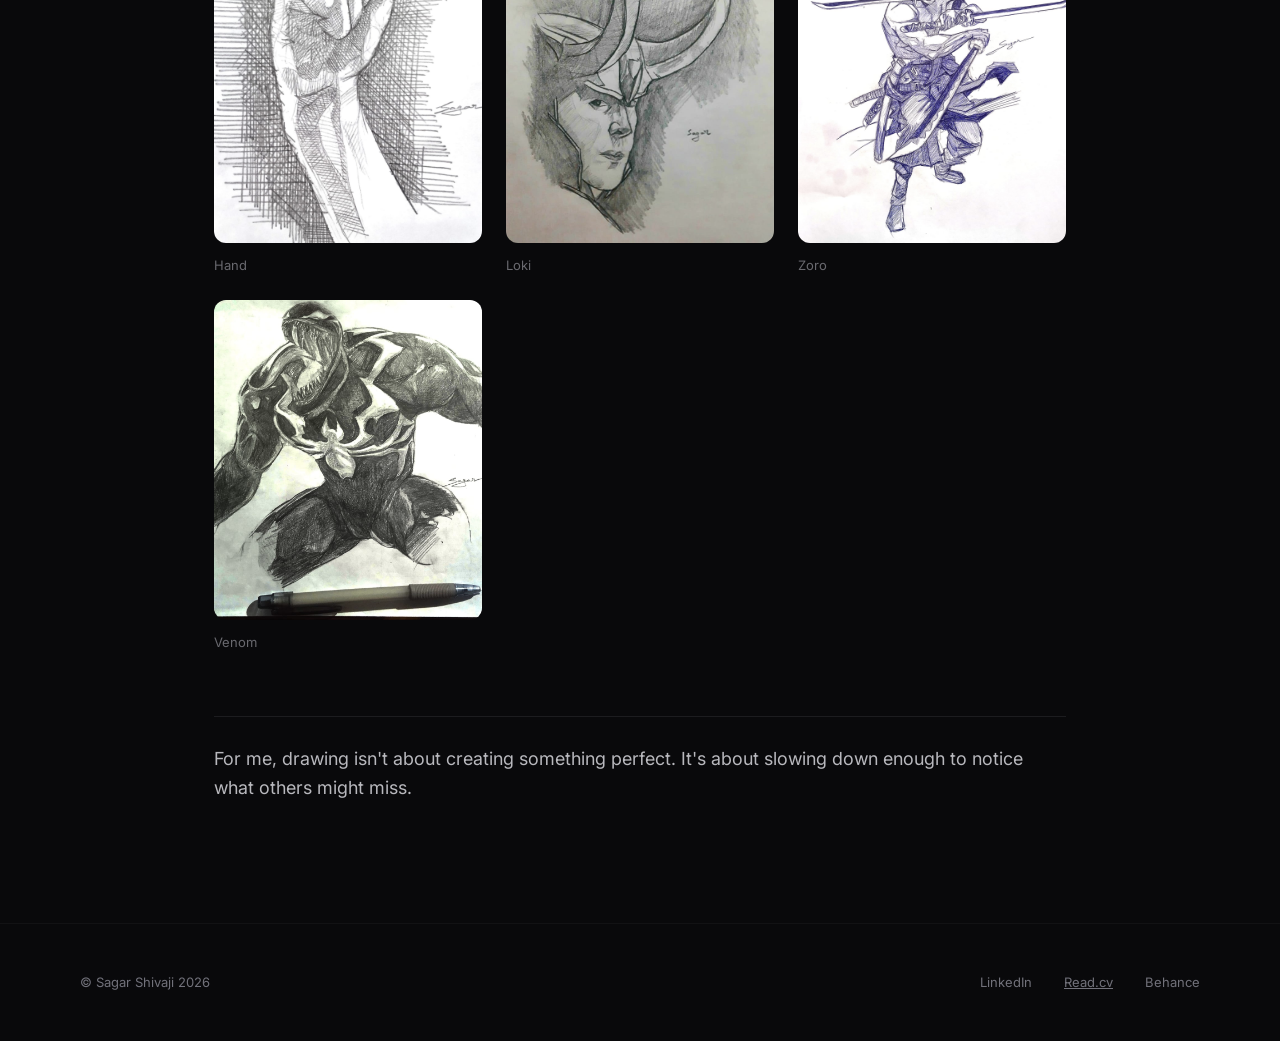
==== commit 0a3d5854: "added resume link" ====
--- a/about.html
+++ b/about.html
@@ -247,7 +247,7 @@
         <span class="small text-tertiary">© Sagar Shivaji 2026</span>
         <div class="footer-links">
           <a href="https://www.linkedin.com/in/sagar-shivaji-090904262/" class="small text-tertiary footer-link" target="_blank" rel="noopener">LinkedIn</a>
-          <a href="https://drive.google.com/file/d/1omRwBxiVvXAOk9VDr32E-N42kdvG65BI/viewclass="small text-tertiary footer-lin" target="_blank" rel="noopener">Read.cv</a>
+          <a href="https://drive.google.com/file/d/1omRwBxiVvXAOk9VDr32E-N42kdvG65BI/view" class="small text-tertiary footer-lin" target="_blank" rel="noopener">Read.cv</a>
           <a href="https://www.behance.net/sagarshivaji" class="small text-tertiary footer-link" target="_blank" rel="noopener">Behance</a>
         </div>
       </div>
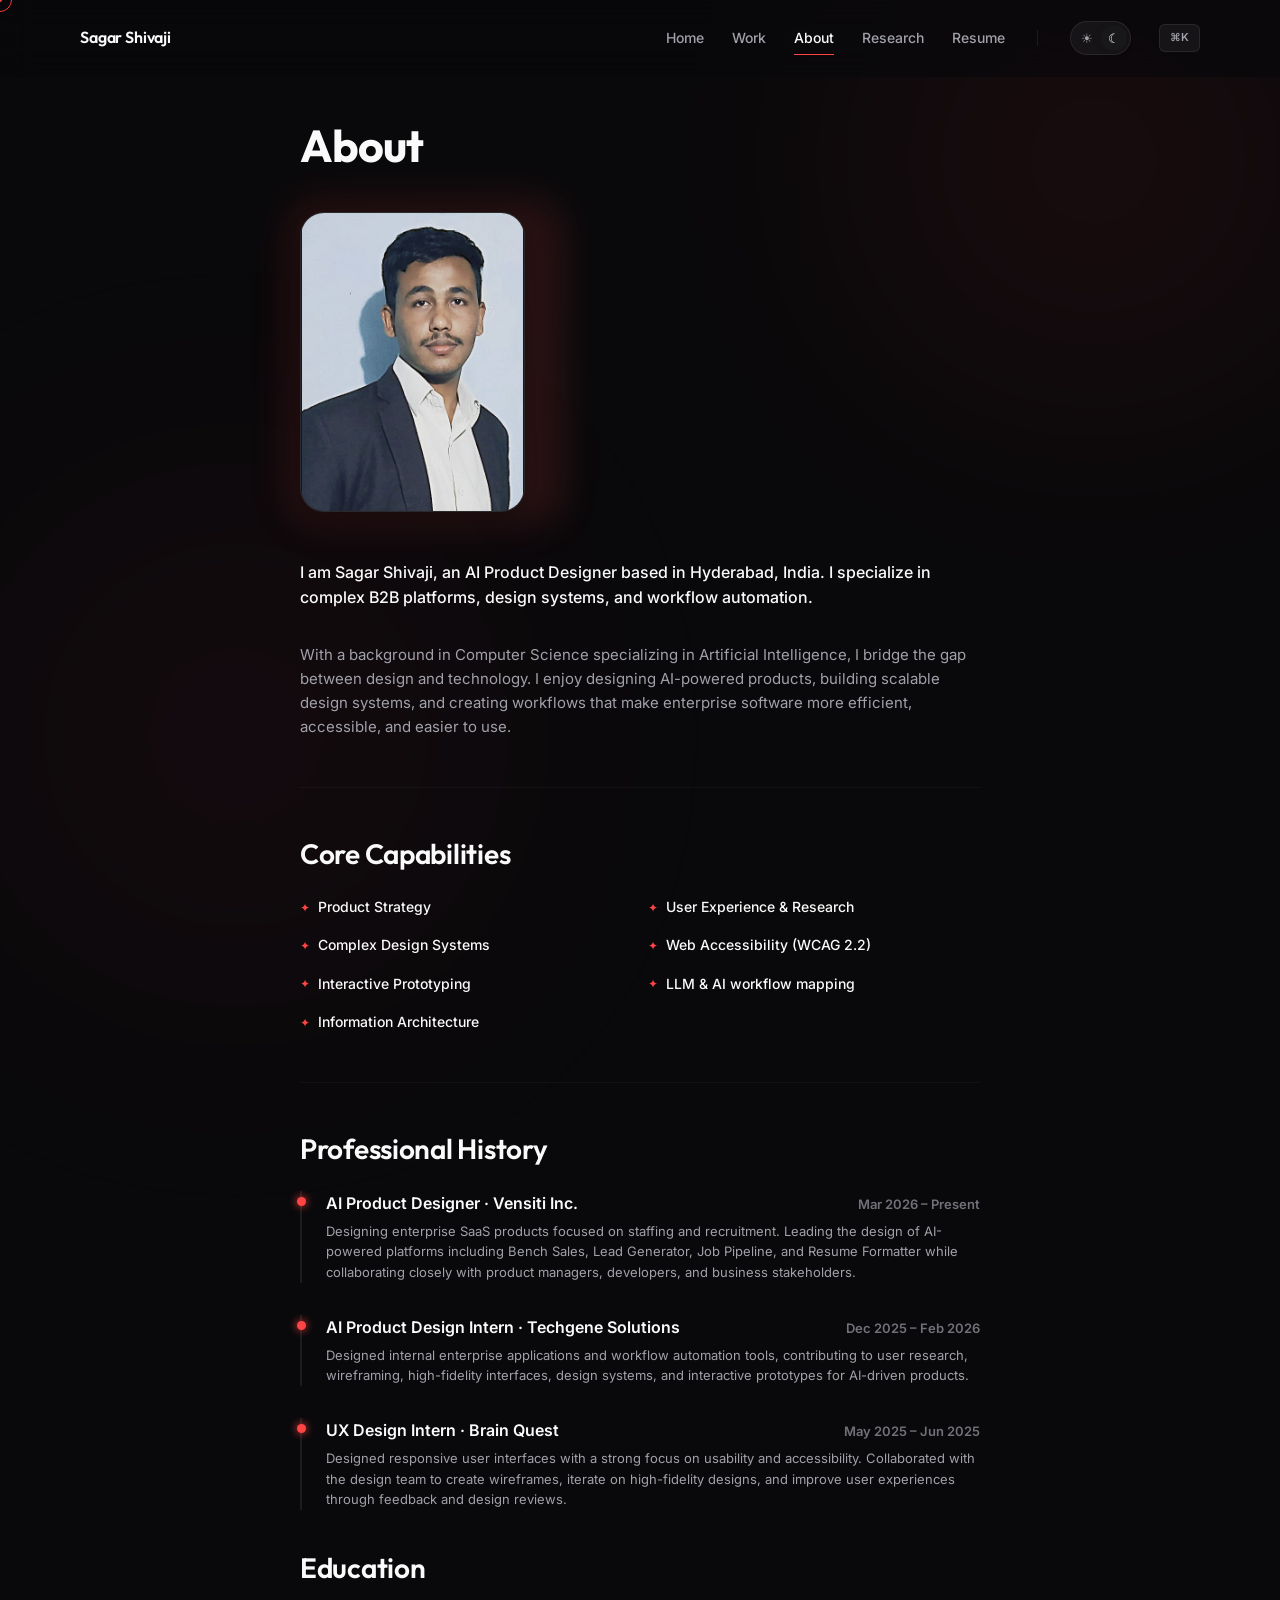
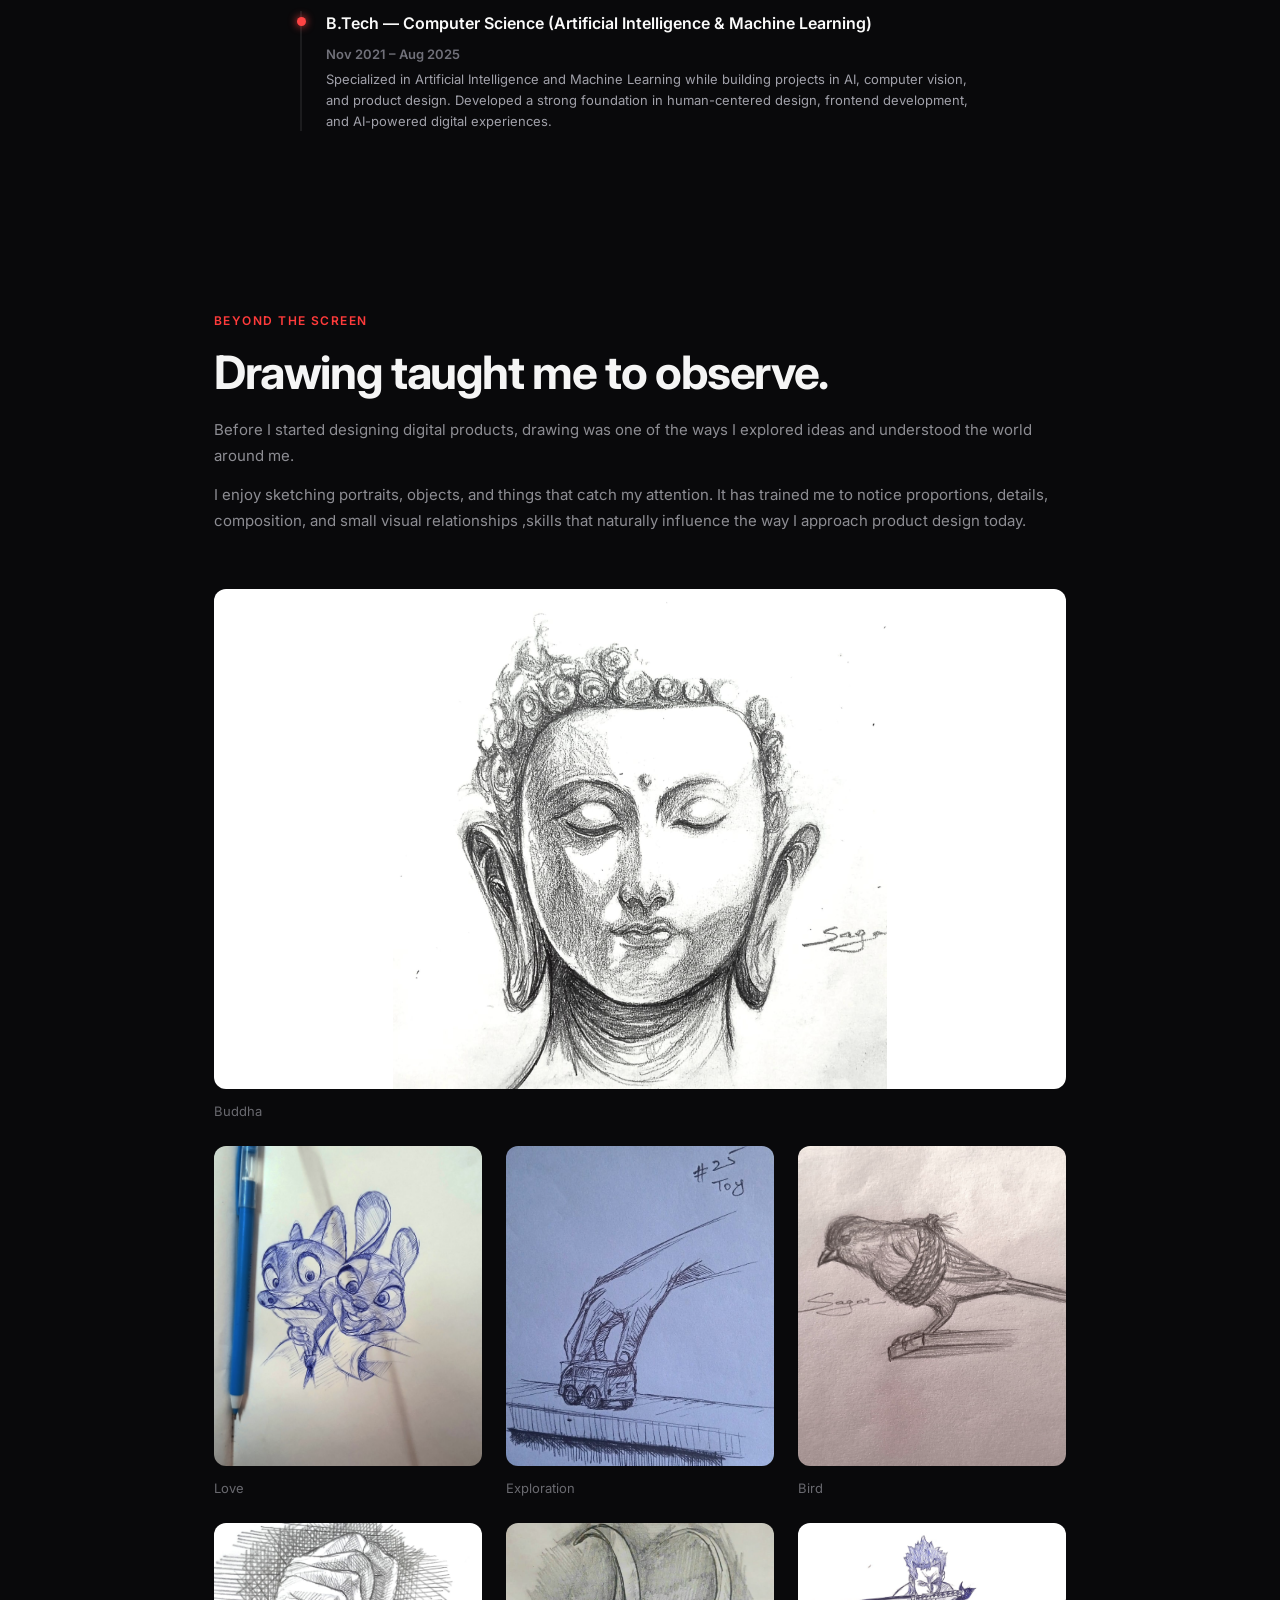
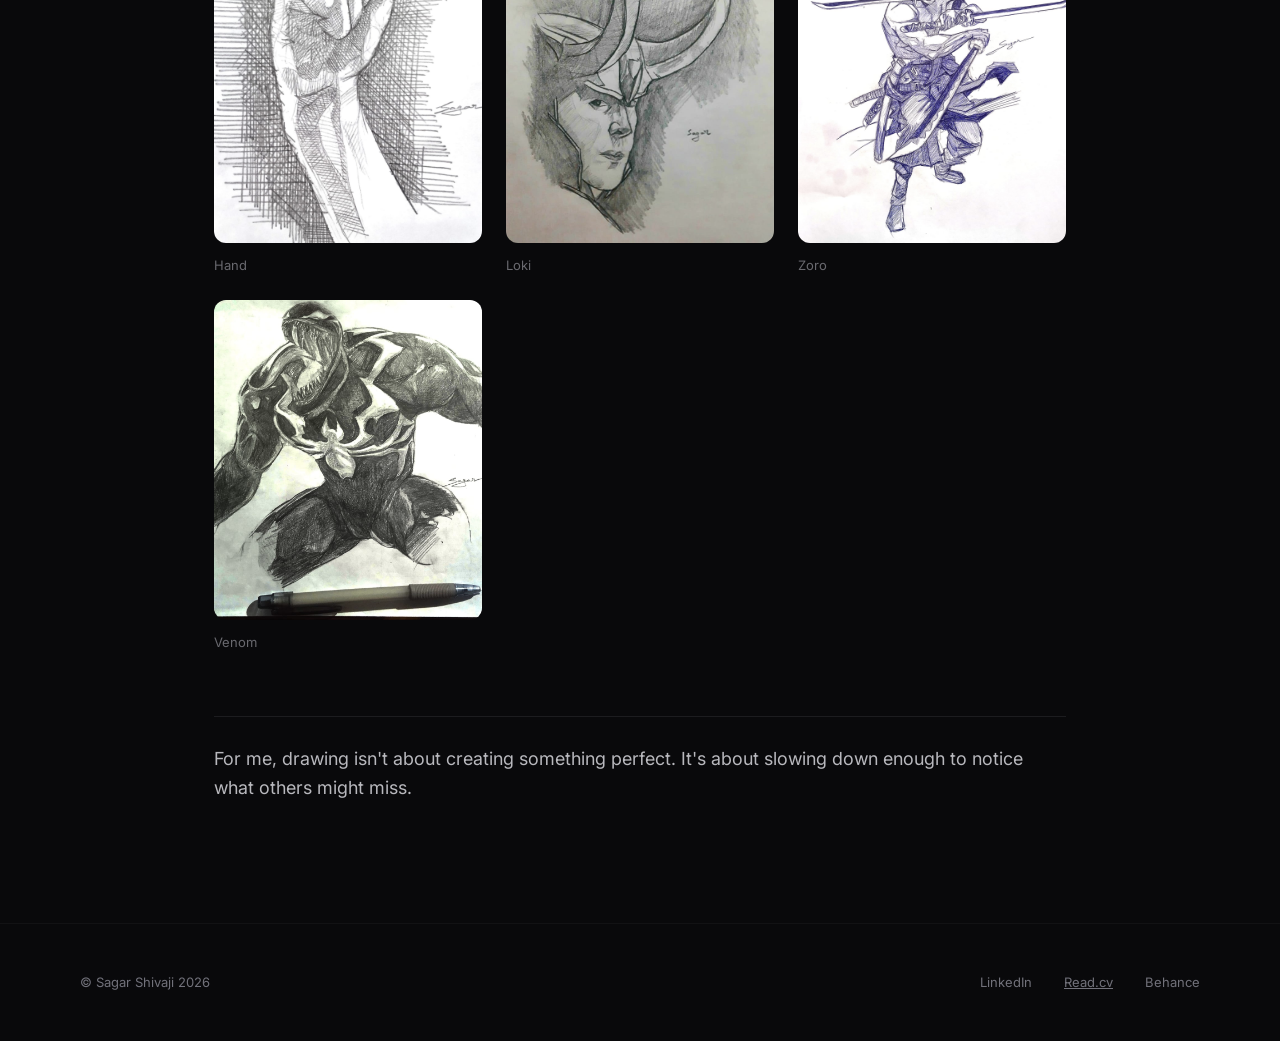
==== commit f459c848: "Add link to resume in about.html" ====
--- a/about.html
+++ b/about.html
@@ -28,6 +28,7 @@
     <a href="work.html">Work</a>
     <a href="about.html">About</a>
     <a href="research.html">Research</a>
+    <a href="https://drive.google.com/file/d/1omRwBxiVvXAOk9VDr32E-N42kdvG65BI/view" target="_blank">Resume</a>
     <div class="mobile-theme-section">
       <span class="small font-medium">Theme</span>
       <div class="theme-toggle" id="themeToggleMobile" title="Toggle theme">
@@ -103,6 +104,7 @@
         <a href="work.html">Work</a>
         <a href="about.html">About</a>
         <a href="research.html">Research</a>
+        <a href="https://drive.google.com/file/d/1omRwBxiVvXAOk9VDr32E-N42kdvG65BI/view" target="_blank">Resume</a>
         <div class="nav-divider"></div>
         <div class="theme-toggle" id="themeToggle" title="Toggle theme">
           <button class="theme-toggle-btn" data-theme="light" aria-label="Light mode">☀</button>
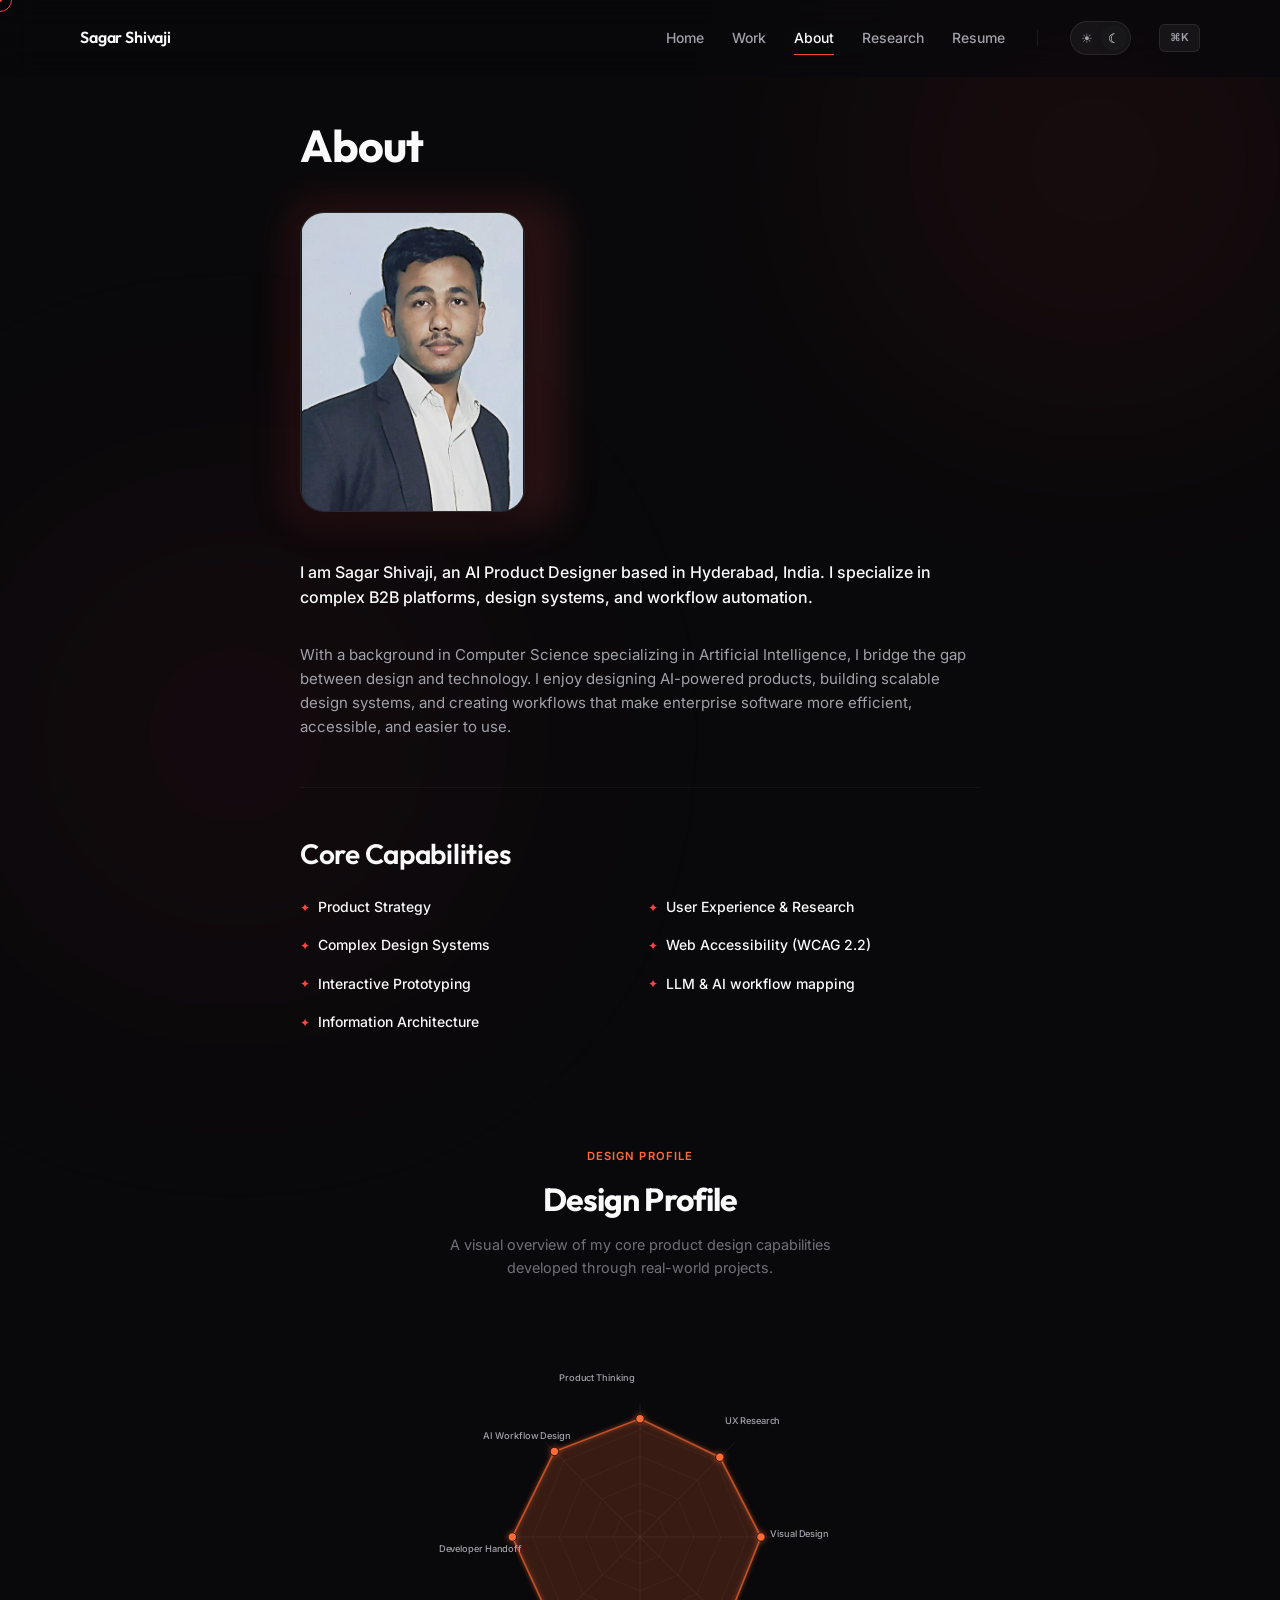
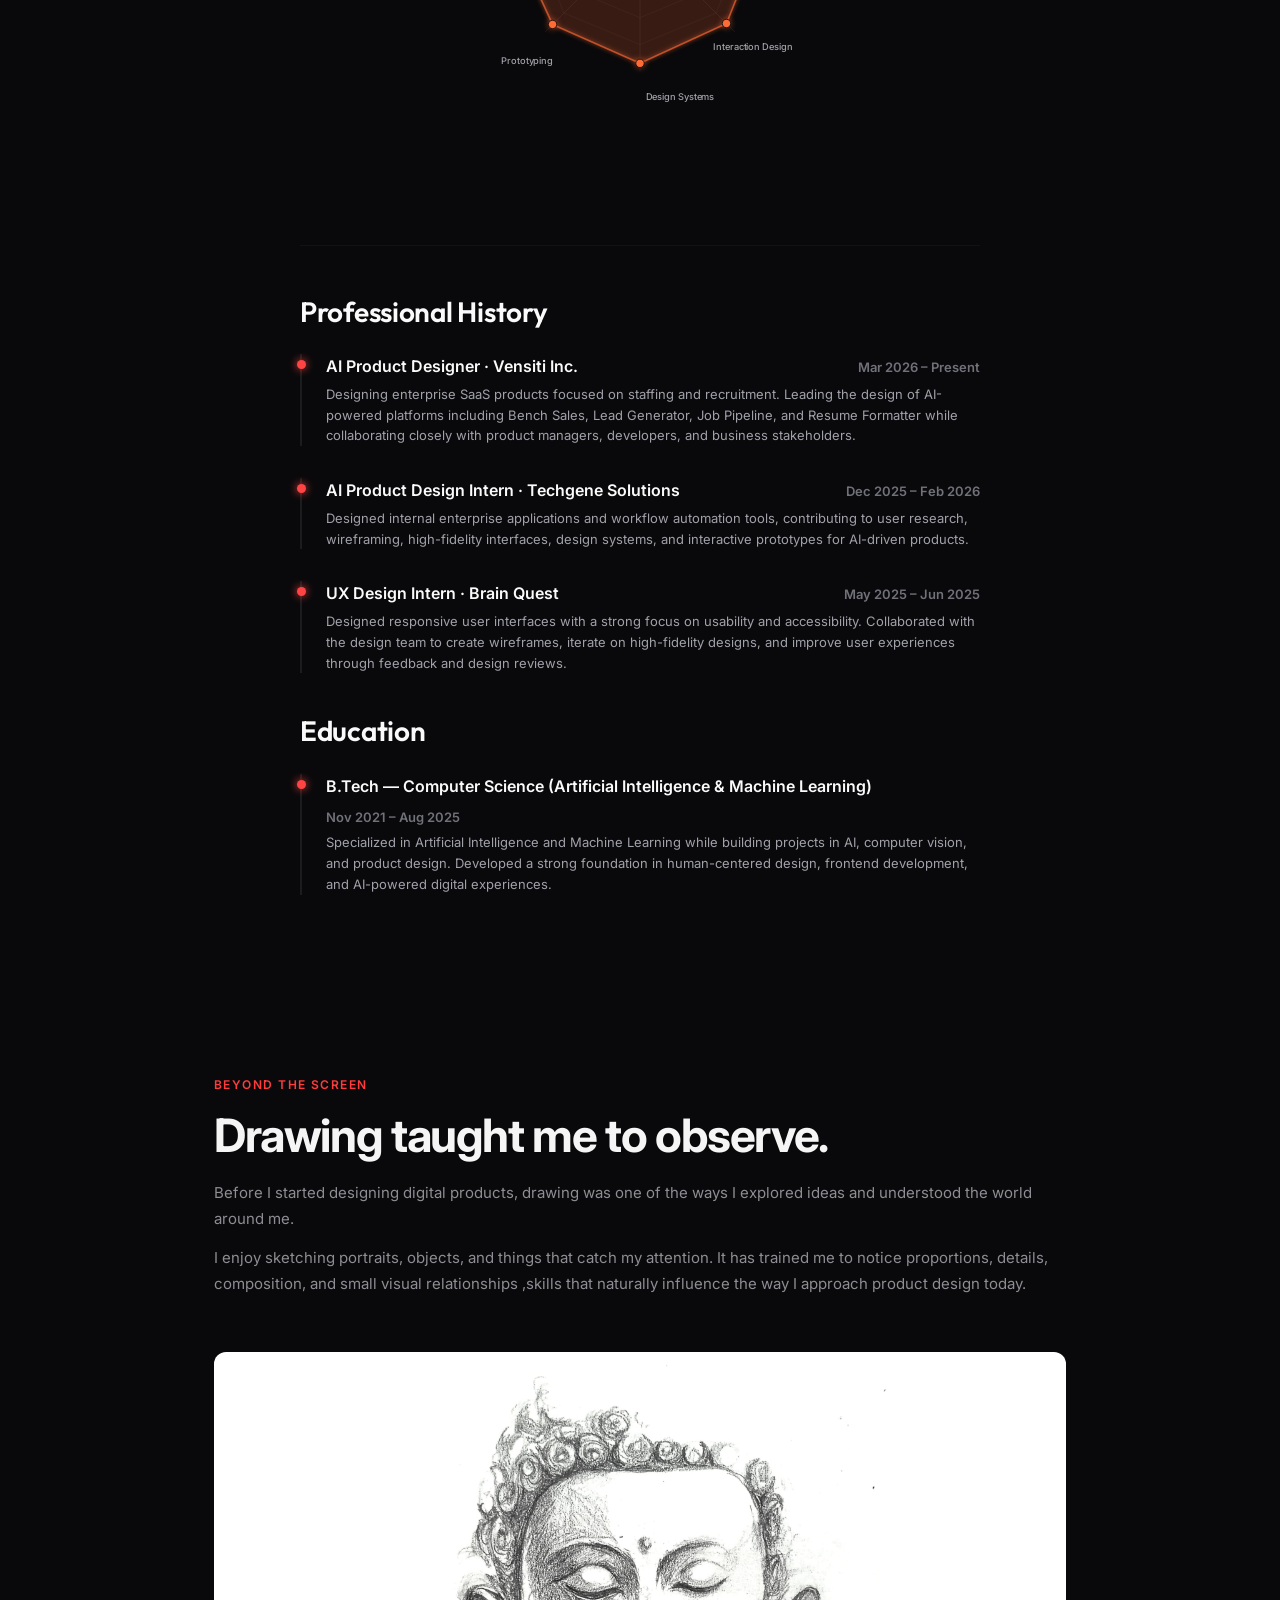
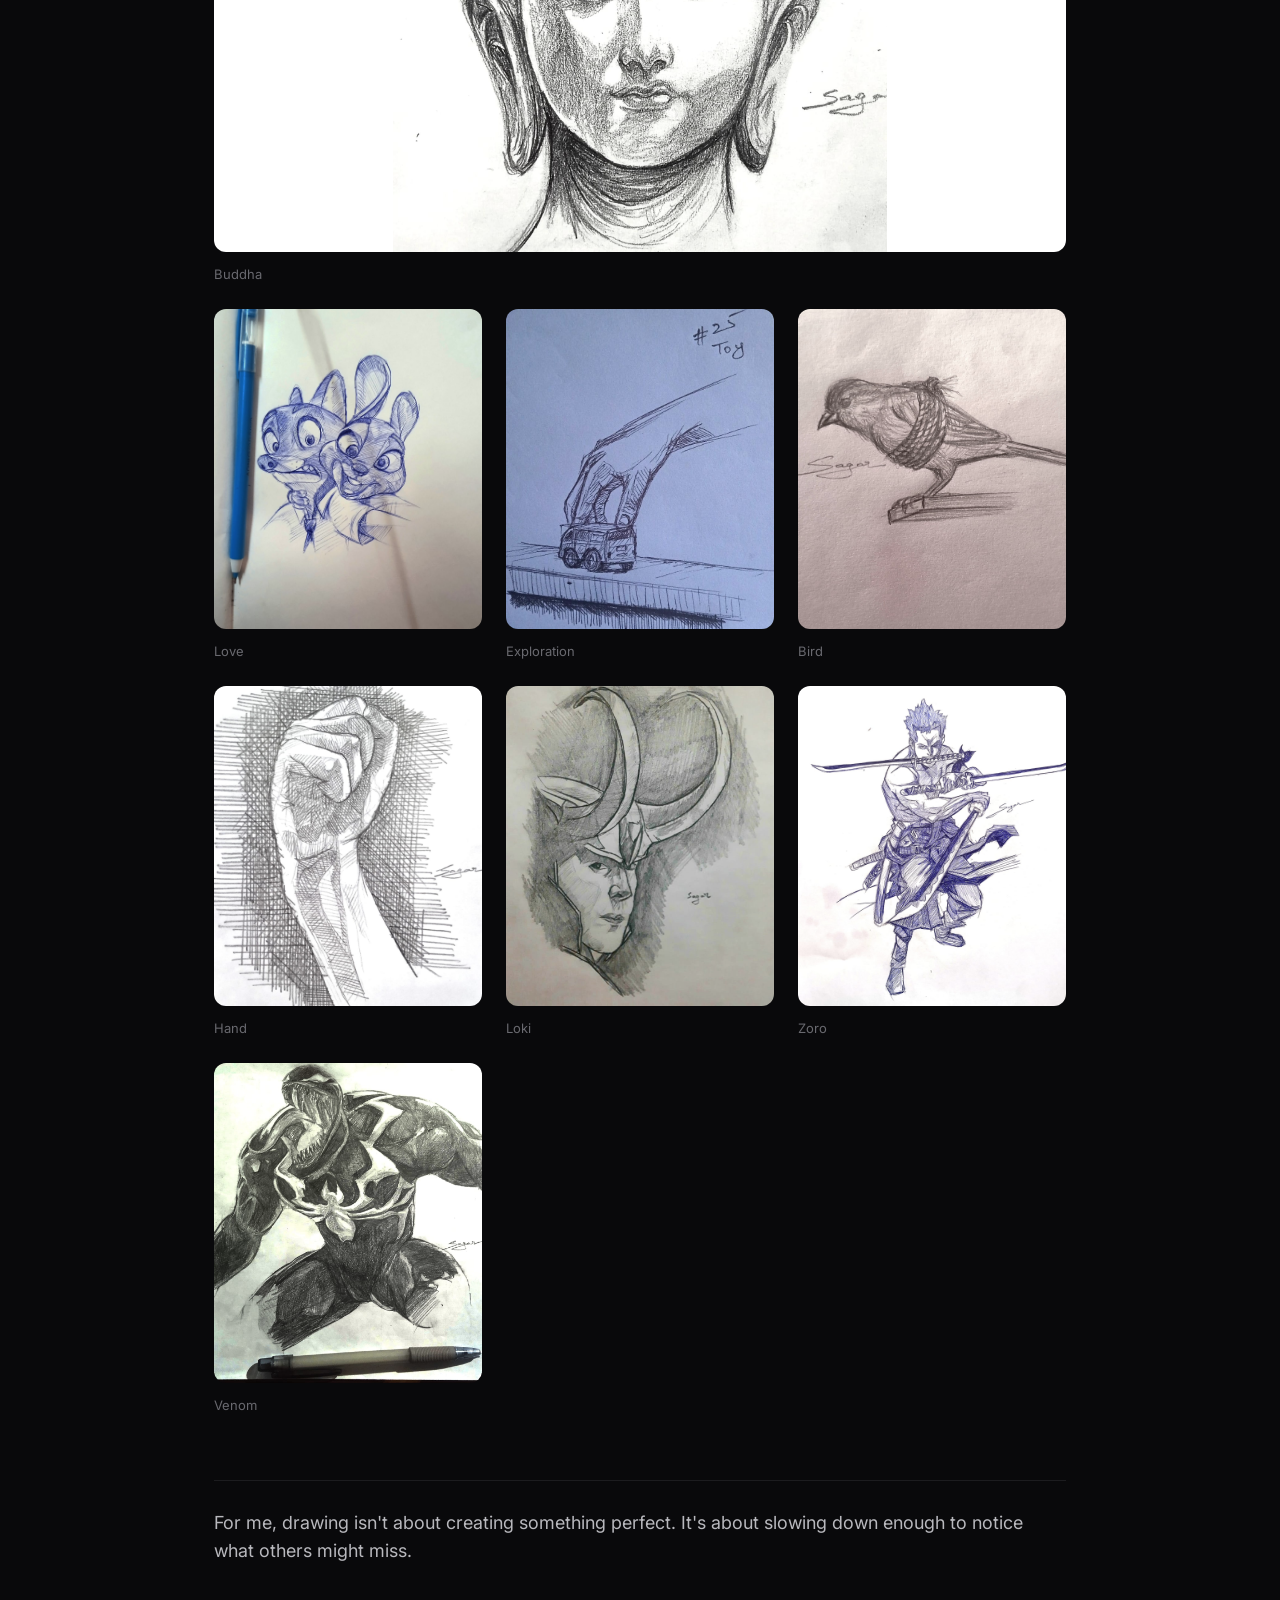
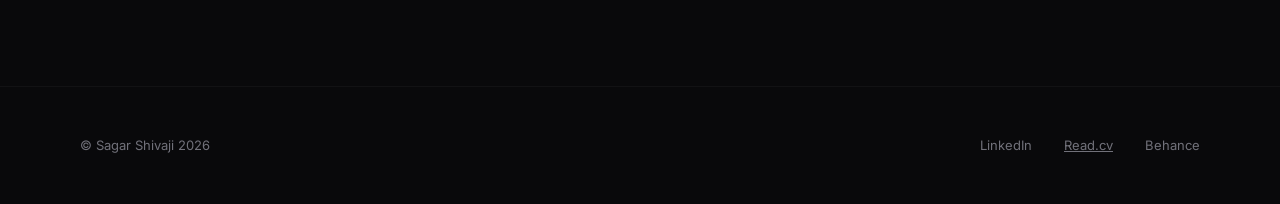
==== commit 8087d6f6: "added chart skill" ====
--- a/about.html
+++ b/about.html
@@ -8,6 +8,306 @@
   <link rel="preconnect" href="https://fonts.gstatic.com" crossorigin>
   <link href="https://fonts.googleapis.com/css2?family=Outfit:wght@400;500;600;700&family=Inter:wght@400;500;600&display=swap" rel="stylesheet">
   <link rel="stylesheet" href="style.css">
+  <style> /* ── Design Profile Section ── */
+.design-profile-section {
+  padding: 60px 0 50px;
+  position: relative;
+  z-index: 1;
+}
+.design-profile-inner {
+  max-width: 720px;
+  margin: 0 auto;
+  text-align: center;
+}
+.design-profile-label {
+  display: inline-block;
+  font-size: 0.7rem;
+  text-transform: uppercase;
+  letter-spacing: 0.1em;
+  color: #FF6B35; /* accent */
+  font-weight: 600;
+  margin-bottom: 8px;
+}
+.design-profile-title {
+  font-family: 'Outfit', sans-serif;
+  font-size: 2rem;
+  font-weight: 700;
+  letter-spacing: -0.03em;
+  color: var(--text-primary);
+  margin-bottom: 8px;
+}
+.design-profile-subtitle {
+  font-size: 0.9rem;
+  color: var(--text-tertiary);
+  max-width: 440px;
+  margin: 0 auto 48px;
+  line-height: 1.6;
+  font-weight: 400;
+}
+
+/* Chart wrapper */
+.radar-chart-wrapper {
+  position: relative;
+  display: flex;
+  align-items: center;
+  justify-content: center;
+  max-width: 440px;
+  margin: 0 auto;
+  width: 100%;
+}
+.radar-chart-container {
+  position: relative;
+  width: 100%;
+  max-width: 420px;
+  aspect-ratio: 1 / 1;
+}
+.radar-chart-container svg {
+  width: 100%;
+  height: 100%;
+  display: block;
+}
+
+/* SVG element styles */
+.radar-grid-polygon {
+  fill: none;
+  stroke: rgba(255, 255, 255, 0.05);
+  stroke-width: 1;
+}
+[data-theme="light"] .radar-grid-polygon {
+  stroke: rgba(0, 0, 0, 0.06);
+}
+.radar-axis-line {
+  stroke: rgba(255, 255, 255, 0.08);
+  stroke-width: 1;
+  transition: stroke 200ms ease;
+}
+[data-theme="light"] .radar-axis-line {
+  stroke: rgba(0, 0, 0, 0.08);
+}
+.radar-axis-line.highlighted {
+  stroke: #FF6B35;
+  stroke-width: 1.5;
+  stroke-opacity: 0.8;
+}
+.radar-data-polygon {
+  fill: rgba(255, 107, 53, 0.1);
+  stroke: rgba(255, 107, 53, 0.65);
+  stroke-width: 2;
+  stroke-linejoin: round;
+  stroke-linecap: round;
+  transition: all 350ms ease;
+  transform-origin: 250px 250px;
+  filter: url(#radarGlow);
+}
+[data-theme="light"] .radar-data-polygon {
+  fill: rgba(255, 107, 53, 0.12);
+  stroke: rgba(255, 107, 53, 0.7);
+}
+.radar-data-dot {
+  fill: #FF6B35;
+  stroke: var(--bg-primary);
+  stroke-width: 1;
+  transition: all 200ms ease;
+  cursor: pointer;
+  filter: drop-shadow(0 0 4px rgba(255, 107, 53, 0.5));
+}
+.radar-data-dot:hover {
+  r: 7;
+  filter: drop-shadow(0 0 8px rgba(255, 107, 53, 0.8));
+}
+.radar-data-dot.dimmed {
+  opacity: 0.3;
+  filter: none;
+}
+.radar-hit-area {
+  fill: transparent;
+  cursor: pointer;
+  r: 18;
+}
+.radar-label {
+  font-family: 'Inter', sans-serif;
+  font-size: 11px;
+  fill: var(--text-secondary);
+  font-weight: 500;
+  cursor: pointer;
+  transition: all 200ms ease;
+  letter-spacing: -0.01em;
+  user-select: none;
+}
+.radar-label:hover {
+  fill: var(--text-primary);
+}
+.radar-label.highlighted {
+  fill: #FF6B35;
+  font-weight: 600;
+}
+.radar-label.dimmed {
+  opacity: 0.3;
+}
+
+/* Tooltip */
+.radar-tooltip {
+  position: fixed;
+  z-index: 500;
+  pointer-events: none;
+  opacity: 0;
+  transform: translateY(6px);
+  transition: opacity 0.22s cubic-bezier(0.22, 1, 0.36, 1), transform 0.22s cubic-bezier(0.22, 1, 0.36, 1);
+  background: #141417;
+  border: 1px solid rgba(255, 255, 255, 0.12);
+  border-radius: 14px;
+  padding: 18px 20px;
+  min-width: 240px;
+  max-width: 300px;
+  box-shadow: 0 16px 40px rgba(0, 0, 0, 0.55), 0 0 0 1px rgba(0, 0, 0, 0.3);
+  backdrop-filter: blur(16px);
+  -webkit-backdrop-filter: blur(16px);
+}
+[data-theme="light"] .radar-tooltip {
+  background: #fcfcfd;
+  border: 1px solid rgba(0, 0, 0, 0.1);
+  box-shadow: 0 16px 40px rgba(0, 0, 0, 0.12), 0 0 0 1px rgba(0, 0, 0, 0.04);
+}
+.radar-tooltip.active {
+  opacity: 1;
+  transform: translateY(0);
+}
+.radar-tooltip-skill-name {
+  font-family: 'Outfit', sans-serif;
+  font-size: 1rem;
+  font-weight: 600;
+  color: var(--text-primary);
+  margin-bottom: 2px;
+  letter-spacing: -0.02em;
+}
+.radar-tooltip-score {
+  font-family: 'Outfit', sans-serif;
+  font-size: 2rem;
+  font-weight: 700;
+  color: #FF6B35;
+  letter-spacing: -0.03em;
+  line-height: 1;
+  margin-bottom: 8px;
+}
+.radar-tooltip-score span {
+  font-size: 0.9rem;
+  font-weight: 400;
+  color: var(--text-tertiary);
+}
+.radar-tooltip-desc {
+  font-size: 0.8rem;
+  color: var(--text-secondary);
+  margin-bottom: 10px;
+  line-height: 1.5;
+}
+.radar-tooltip-achievements {
+  list-style: none;
+  padding: 0;
+  margin: 0;
+  display: flex;
+  flex-wrap: wrap;
+  gap: 5px;
+}
+.radar-tooltip-achievements li {
+  font-size: 0.7rem;
+  color: var(--text-tertiary);
+  background: var(--bg-tertiary);
+  padding: 4px 10px;
+  border-radius: 20px;
+  font-weight: 500;
+  white-space: nowrap;
+  letter-spacing: -0.01em;
+  border: 1px solid var(--border-subtle);
+}
+.radar-tooltip-arrow {
+  position: absolute;
+  width: 10px;
+  height: 10px;
+  background: #141417;
+  border-left: 1px solid rgba(255, 255, 255, 0.12);
+  border-top: 1px solid rgba(255, 255, 255, 0.12);
+  transform: rotate(45deg);
+}
+[data-theme="light"] .radar-tooltip-arrow {
+  background: #fcfcfd;
+  border-left: 1px solid rgba(0, 0, 0, 0.1);
+  border-top: 1px solid rgba(0, 0, 0, 0.1);
+}
+
+/* Responsive */
+@media (max-width: 768px) {
+  .design-profile-section {
+    padding: 40px 0 30px;
+  }
+  .design-profile-title {
+    font-size: 1.6rem;
+  }
+  .design-profile-subtitle {
+    font-size: 0.82rem;
+    margin-bottom: 32px;
+    max-width: 340px;
+  }
+  .radar-chart-container {
+    max-width: 340px;
+  }
+  .radar-label {
+    font-size: 9px;
+  }
+  .radar-tooltip {
+    min-width: 200px;
+    max-width: 260px;
+    padding: 14px 16px;
+    border-radius: 12px;
+  }
+  .radar-tooltip-score {
+    font-size: 1.6rem;
+  }
+  .radar-tooltip-skill-name {
+    font-size: 0.9rem;
+  }
+  .radar-tooltip-achievements li {
+    font-size: 0.65rem;
+    padding: 3px 8px;
+  }
+}
+@media (max-width: 420px) {
+  .design-profile-section {
+    padding: 32px 0 24px;
+  }
+  .design-profile-title {
+    font-size: 1.4rem;
+  }
+  .design-profile-subtitle {
+    font-size: 0.78rem;
+    margin-bottom: 24px;
+    max-width: 280px;
+  }
+  .radar-chart-container {
+    max-width: 290px;
+  }
+  .radar-label {
+    font-size: 8px;
+  }
+  .radar-tooltip {
+    min-width: 180px;
+    max-width: 230px;
+    padding: 12px 14px;
+    border-radius: 10px;
+  }
+  .radar-tooltip-score {
+    font-size: 1.4rem;
+  }
+  .radar-tooltip-skill-name {
+    font-size: 0.82rem;
+  }
+  .radar-tooltip-desc {
+    font-size: 0.7rem;
+  }
+  .radar-tooltip-achievements li {
+    font-size: 0.6rem;
+    padding: 2px 7px;
+  }
+}</style>
 </head>
 <body>
   <!-- Custom Glow Backgrounds -->
@@ -142,6 +442,67 @@
             <div class="capability-item"><span class="bullet">✦</span> LLM & AI workflow mapping</div>
             <div class="capability-item"><span class="bullet">✦</span> Information Architecture</div>
           </div>
+          <!-- ═══════════════════════════════════════
+     DESIGN PROFILE – RADAR CHART SECTION
+     ═══════════════════════════════════════ -->
+<section class="design-profile-section reveal" id="designProfileSection">
+  <div class="design-profile-inner">
+    <span class="design-profile-label">Design Profile</span>
+    <h2 class="design-profile-title">Design Profile</h2>
+    <p class="design-profile-subtitle">
+      A visual overview of my core product design capabilities developed through real-world projects.
+    </p>
+
+    <div class="radar-chart-wrapper">
+      <div class="radar-chart-container" id="radarChartContainer">
+        <svg viewBox="0 0 500 500" xmlns="http://www.w3.org/2000/svg" id="radarSvg">
+          <defs>
+            <filter id="radarGlow" x="-30%" y="-30%" width="160%" height="160%">
+              <feGaussianBlur stdDeviation="2.5" result="blur" />
+              <feMerge>
+                <feMergeNode in="blur" />
+                <feMergeNode in="SourceGraphic" />
+              </feMerge>
+            </filter>
+            <filter id="dotGlow" x="-60%" y="-60%" width="220%" height="220%">
+              <feGaussianBlur stdDeviation="1.8" result="blur" />
+              <feMerge>
+                <feMergeNode in="blur" />
+                <feMergeNode in="SourceGraphic" />
+              </feMerge>
+            </filter>
+          </defs>
+          <!-- Grid polygons (generated by JS) -->
+          <g id="gridGroup"></g>
+          <!-- Axis lines (generated by JS) -->
+          <g id="axisGroup"></g>
+          <!-- Data polygon -->
+          <polygon
+            id="dataPolygon"
+            class="radar-data-polygon"
+            points=""
+            style="transform: scale(0); transition: transform 0.7s cubic-bezier(0.34, 1.56, 0.64, 1);"
+          />
+          <!-- Data dots (generated by JS) -->
+          <g id="dataDotsGroup"></g>
+          <!-- Hit areas (generated by JS) -->
+          <g id="hitAreasGroup"></g>
+          <!-- Labels (generated by JS) -->
+          <g id="labelsGroup"></g>
+        </svg>
+      </div>
+    </div>
+  </div>
+</section>
+
+<!-- Tooltip (positioned fixed, outside the chart) -->
+<div class="radar-tooltip" id="radarTooltip">
+  <div class="radar-tooltip-arrow" id="radarTooltipArrow"></div>
+  <div class="radar-tooltip-skill-name" id="tooltipSkillName"></div>
+  <div class="radar-tooltip-score" id="tooltipScore"></div>
+  <div class="radar-tooltip-desc" id="tooltipDesc"></div>
+  <ul class="radar-tooltip-achievements" id="tooltipAchievements"></ul>
+</div>
           
           <div class="divider reveal"></div>
           
@@ -266,5 +627,355 @@
 
   gtag('config', 'G-1BDRFHDY8E');
 </script>
+<script>// ═══════════════════════════════════════
+// RADAR CHART INITIALIZATION
+// ═══════════════════════════════════════
+function initRadarChart() {
+  const svg = document.getElementById('radarSvg');
+  const gridGroup = document.getElementById('gridGroup');
+  const axisGroup = document.getElementById('axisGroup');
+  const dataPolygon = document.getElementById('dataPolygon');
+  const dataDotsGroup = document.getElementById('dataDotsGroup');
+  const hitAreasGroup = document.getElementById('hitAreasGroup');
+  const labelsGroup = document.getElementById('labelsGroup');
+  const tooltip = document.getElementById('radarTooltip');
+  const tooltipArrow = document.getElementById('radarTooltipArrow');
+  const tooltipSkillName = document.getElementById('tooltipSkillName');
+  const tooltipScore = document.getElementById('tooltipScore');
+  const tooltipDesc = document.getElementById('tooltipDesc');
+  const tooltipAchievements = document.getElementById('tooltipAchievements');
+  const designProfileSection = document.getElementById('designProfileSection');
+
+  const cx = 250;
+  const cy = 250;
+  const chartRadius = 160;
+  const labelRadius = 190;
+  const gridLevels = [0.2, 0.4, 0.6, 0.8, 1.0];
+
+  // Competency data (ordered clockwise from top)
+  const competencies = [
+    {
+      name: 'Product Thinking',
+      score: 88,
+      description: 'Strategic product vision, roadmap planning, and feature prioritization.',
+      achievements: ['Feature Prioritization', 'User Story Mapping', 'Market Analysis', 'Stakeholder Alignment', 'Product Strategy Workshops', 'OKR-Driven Design']
+    },
+    {
+      name: 'UX Research',
+      score: 84,
+      description: 'User-centered research methodologies and insight synthesis.',
+      achievements: ['User Interviews', 'Usability Testing', 'Competitive Analysis', 'Persona Development', 'Journey Mapping', 'Affinity Diagramming']
+    },
+    {
+      name: 'Visual Design',
+      score: 90,
+      description: 'Crafting polished, cohesive visual experiences with meticulous detail.',
+      achievements: ['UI Design', 'Typography Systems', 'Color Theory', 'Iconography', 'Micro-Interactions', 'Responsive Layouts']
+    },
+    {
+      name: 'Interaction Design',
+      score: 91,
+      description: 'Designing intuitive, delightful interactions and micro-moments.',
+      achievements: ['Micro-Interactions', 'Gesture Design', 'Animation Curves', 'State Management', 'User Flows', 'Haptic Feedback']
+    },
+    {
+      name: 'Design Systems',
+      score: 94,
+      description: 'Building scalable, consistent design frameworks across products.',
+      achievements: ['Components', 'Variables', 'Tokens', 'Auto Layout', 'Scalable UI Libraries', 'Documentation']
+    },
+    {
+      name: 'Prototyping',
+      score: 92,
+      description: 'High-fidelity interactive prototypes for rapid validation.',
+      achievements: ['Interactive Prototypes', 'Conditional Logic', 'Variables & Expressions', 'User Testing', 'Rapid Iteration', 'Figma Advanced']
+    },
+    {
+      name: 'Developer Handoff',
+      score: 95,
+      description: 'Seamless design-to-development collaboration and specification.',
+      achievements: ['Design Tokens', 'Auto Layout', 'Dev Mode', 'Component Documentation', 'React Developer Collaboration', 'Production Projects']
+    },
+    {
+      name: 'AI Workflow Design',
+      score: 90,
+      description: 'Designing AI-powered product experiences and intelligent workflows.',
+      achievements: ['LLM Integration', 'Prompt Engineering', 'AI UX Patterns', 'Conversational UI', 'Trust & Transparency', 'Feedback Loops']
+    }
+  ];
+
+  const numAxes = competencies.length;
+  const angleStep = (2 * Math.PI) / numAxes;
+  const startAngle = -Math.PI / 2; // top
+
+  // Helper: get point on chart
+  function getPoint(angle, radius) {
+    return {
+      x: cx + radius * Math.cos(angle),
+      y: cy + radius * Math.sin(angle)
+    };
+  }
+
+  function getAngle(index) {
+    return startAngle + index * angleStep;
+  }
+
+  // ── Draw grid octagons ──
+  gridLevels.forEach(level => {
+    const r = chartRadius * level;
+    const points = [];
+    for (let i = 0; i < numAxes; i++) {
+      const angle = getAngle(i);
+      const pt = getPoint(angle, r);
+      points.push(`${pt.x},${pt.y}`);
+    }
+    const polygon = document.createElementNS('http://www.w3.org/2000/svg', 'polygon');
+    polygon.setAttribute('points', points.join(' '));
+    polygon.setAttribute('class', 'radar-grid-polygon');
+    if (level === 1.0) polygon.setAttribute('stroke-opacity', '0.14');
+    gridGroup.appendChild(polygon);
+  });
+
+  // ── Draw axis lines ──
+  const axisLines = [];
+  for (let i = 0; i < numAxes; i++) {
+    const angle = getAngle(i);
+    const outerPt = getPoint(angle, chartRadius);
+    const line = document.createElementNS('http://www.w3.org/2000/svg', 'line');
+    line.setAttribute('x1', cx);
+    line.setAttribute('y1', cy);
+    line.setAttribute('x2', outerPt.x);
+    line.setAttribute('y2', outerPt.y);
+    line.setAttribute('class', 'radar-axis-line');
+    line.dataset.axisIndex = i;
+    axisGroup.appendChild(line);
+    axisLines.push(line);
+  }
+
+  // ── Calculate data polygon points ──
+  const dataPoints = [];
+  for (let i = 0; i < numAxes; i++) {
+    const angle = getAngle(i);
+    const score = competencies[i].score;
+    const r = (score / 100) * chartRadius;
+    const pt = getPoint(angle, r);
+    dataPoints.push({ x: pt.x, y: pt.y, score, angle, index: i });
+  }
+  const polygonPointsStr = dataPoints.map(p => `${p.x},${p.y}`).join(' ');
+  dataPolygon.setAttribute('points', polygonPointsStr);
+
+  // ── Draw data dots ──
+  const dots = [];
+  dataPoints.forEach((dp, i) => {
+    const dot = document.createElementNS('http://www.w3.org/2000/svg', 'circle');
+    dot.setAttribute('cx', dp.x);
+    dot.setAttribute('cy', dp.y);
+    dot.setAttribute('r', '5');
+    dot.setAttribute('class', 'radar-data-dot');
+    dot.setAttribute('filter', 'url(#dotGlow)');
+    dot.dataset.axisIndex = i;
+    dataDotsGroup.appendChild(dot);
+    dots.push(dot);
+
+    // Larger invisible hit area
+    const hitArea = document.createElementNS('http://www.w3.org/2000/svg', 'circle');
+    hitArea.setAttribute('cx', dp.x);
+    hitArea.setAttribute('cy', dp.y);
+    hitArea.setAttribute('r', '18');
+    hitArea.setAttribute('class', 'radar-hit-area');
+    hitArea.dataset.axisIndex = i;
+    hitAreasGroup.appendChild(hitArea);
+  });
+
+  // ── Draw labels ──
+  const labelEls = [];
+  for (let i = 0; i < numAxes; i++) {
+    const angle = getAngle(i);
+    const pt = getPoint(angle, labelRadius);
+    const label = document.createElementNS('http://www.w3.org/2000/svg', 'text');
+    label.setAttribute('x', pt.x);
+    label.setAttribute('y', pt.y);
+    label.setAttribute('class', 'radar-label');
+    label.setAttribute('text-anchor', 'middle');
+    label.setAttribute('dominant-baseline', 'central');
+    label.dataset.axisIndex = i;
+
+    const deg = ((angle * 180) / Math.PI + 360) % 360;
+    if (deg > 300 || deg < 60) {
+      label.setAttribute('text-anchor', 'middle');
+      label.setAttribute('dy', '-0.4em');
+    } else if (deg >= 60 && deg < 130) {
+      label.setAttribute('text-anchor', 'start');
+      label.setAttribute('dx', '0.6em');
+    } else if (deg >= 130 && deg < 230) {
+      label.setAttribute('text-anchor', 'middle');
+      label.setAttribute('dy', '1.2em');
+    } else if (deg >= 230 && deg <= 300) {
+      label.setAttribute('text-anchor', 'end');
+      label.setAttribute('dx', '-0.6em');
+    }
+
+    label.textContent = competencies[i].name;
+    labelsGroup.appendChild(label);
+    labelEls.push(label);
+  }
+
+  // ── Interaction state ──
+  let activeAxisIndex = -1;
+  let tooltipTimeout = null;
+
+  function highlightAxis(index) {
+    if (activeAxisIndex === index) return;
+    activeAxisIndex = index;
+
+    axisLines.forEach((line, i) => line.classList.toggle('highlighted', i === index));
+    labelEls.forEach((lbl, i) => {
+      lbl.classList.toggle('highlighted', i === index);
+      lbl.classList.toggle('dimmed', i !== index);
+    });
+    dots.forEach((dot, i) => {
+      dot.classList.toggle('dimmed', i !== index);
+      dot.setAttribute('r', i === index ? '7' : '5');
+    });
+  }
+
+  function clearHighlight() {
+    activeAxisIndex = -1;
+    axisLines.forEach(line => line.classList.remove('highlighted'));
+    labelEls.forEach(lbl => lbl.classList.remove('highlighted', 'dimmed'));
+    dots.forEach(dot => {
+      dot.classList.remove('dimmed');
+      dot.setAttribute('r', '5');
+    });
+  }
+
+  function showTooltip(index, event) {
+    const comp = competencies[index];
+    tooltipSkillName.textContent = comp.name;
+    tooltipScore.innerHTML = `${comp.score}<span>/100</span>`;
+    tooltipDesc.textContent = comp.description;
+    tooltipAchievements.innerHTML = comp.achievements.map(a => `<li>${a}</li>`).join('');
+
+    tooltip.classList.add('active');
+    positionTooltip(event, index);
+  }
+
+  function positionTooltip(event, index) {
+    const tooltipRect = tooltip.getBoundingClientRect();
+    let left = event.clientX + 20;
+    let top = event.clientY - tooltipRect.height / 2;
+
+    const viewportW = window.innerWidth;
+    const viewportH = window.innerHeight;
+    if (left + tooltipRect.width > viewportW - 16) left = event.clientX - tooltipRect.width - 20;
+    if (left < 16) left = 16;
+    if (top < 16) top = 16;
+    if (top + tooltipRect.height > viewportH - 16) top = viewportH - tooltipRect.height - 16;
+
+    tooltip.style.left = left + 'px';
+    tooltip.style.top = top + 'px';
+
+    const arrowX = event.clientX - left;
+    const arrowY = event.clientY - top;
+    tooltipArrow.style.left = Math.max(8, Math.min(arrowX, tooltipRect.width - 18)) + 'px';
+    tooltipArrow.style.top = Math.max(8, Math.min(arrowY, tooltipRect.height - 18)) + 'px';
+  }
+
+  function hideTooltip() {
+    tooltip.classList.remove('active');
+  }
+
+  // ── Event listeners ──
+  const allInteractive = [...dots, ...labelEls, ...Array.from(hitAreasGroup.children)];
+
+  allInteractive.forEach(el => {
+    el.addEventListener('mouseenter', function(e) {
+      const index = parseInt(this.dataset.axisIndex);
+      if (isNaN(index)) return;
+      highlightAxis(index);
+      showTooltip(index, e);
+      if (tooltipTimeout) clearTimeout(tooltipTimeout);
+    });
+
+    el.addEventListener('mousemove', function(e) {
+      const index = parseInt(this.dataset.axisIndex);
+      if (isNaN(index) || activeAxisIndex !== index) return;
+      positionTooltip(e, index);
+    });
+
+    el.addEventListener('mouseleave', function() {
+      tooltipTimeout = setTimeout(() => {
+        clearHighlight();
+        hideTooltip();
+      }, 180);
+    });
+
+    // Touch support
+    el.addEventListener('touchstart', function(e) {
+      e.preventDefault();
+      const index = parseInt(this.dataset.axisIndex);
+      if (isNaN(index)) return;
+      if (activeAxisIndex === index) {
+        clearHighlight();
+        hideTooltip();
+        return;
+      }
+      highlightAxis(index);
+      showTooltip(index, e.touches[0]);
+    });
+  });
+
+  // Keep tooltip visible when hovering over it
+  tooltip.addEventListener('mouseenter', () => {
+    if (tooltipTimeout) clearTimeout(tooltipTimeout);
+  });
+  tooltip.addEventListener('mouseleave', () => {
+    clearHighlight();
+    hideTooltip();
+  });
+
+  // ── Animate polygon on scroll ──
+  const sectionObserver = new IntersectionObserver((entries) => {
+    entries.forEach(entry => {
+      if (entry.isIntersecting) {
+        setTimeout(() => {
+          dataPolygon.style.transform = 'scale(1)';
+        }, 150);
+        sectionObserver.unobserve(entry.target);
+      }
+    });
+  }, { threshold: 0.25, rootMargin: '0px 0px -40px 0px' });
+
+  if (designProfileSection) {
+    sectionObserver.observe(designProfileSection);
+  }
+
+  // Fallback if already in view on load
+  setTimeout(() => {
+    const rect = designProfileSection?.getBoundingClientRect();
+    if (rect && rect.top < window.innerHeight && rect.bottom > 0) {
+      if (dataPolygon.style.transform === 'scale(0)' || dataPolygon.style.transform === '') {
+        dataPolygon.style.transform = 'scale(1)';
+      }
+    }
+  }, 400);
+
+  // Click outside to dismiss tooltip (mobile)
+  document.addEventListener('click', function(e) {
+    if (window.innerWidth <= 768) {
+      const isChartElement = e.target.closest('.radar-data-dot') ||
+        e.target.closest('.radar-hit-area') ||
+        e.target.closest('.radar-label') ||
+        e.target.closest('.radar-tooltip');
+      if (!isChartElement && activeAxisIndex >= 0) {
+        clearHighlight();
+        hideTooltip();
+      }
+    }
+  });
+}
+
+// Run after DOM is ready
+document.addEventListener('DOMContentLoaded', initRadarChart);</script>
 </body>
 </html>
